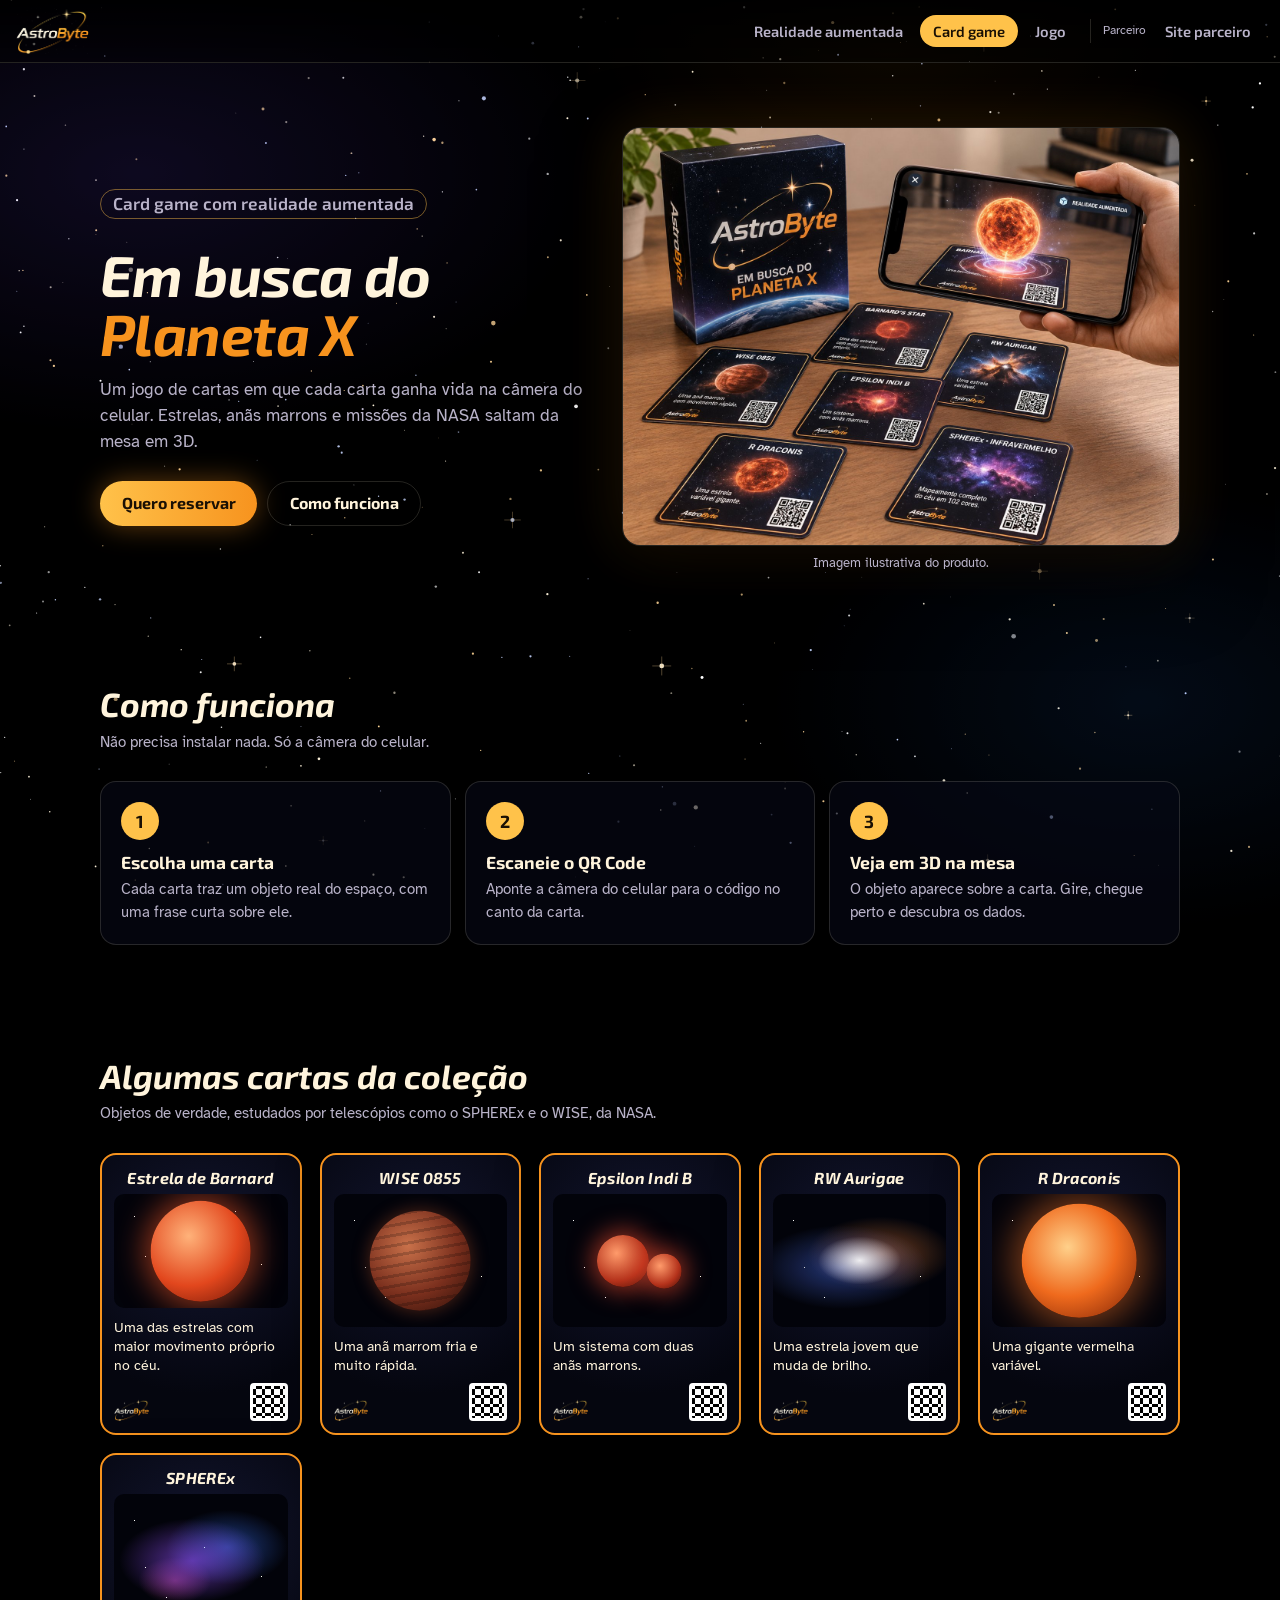
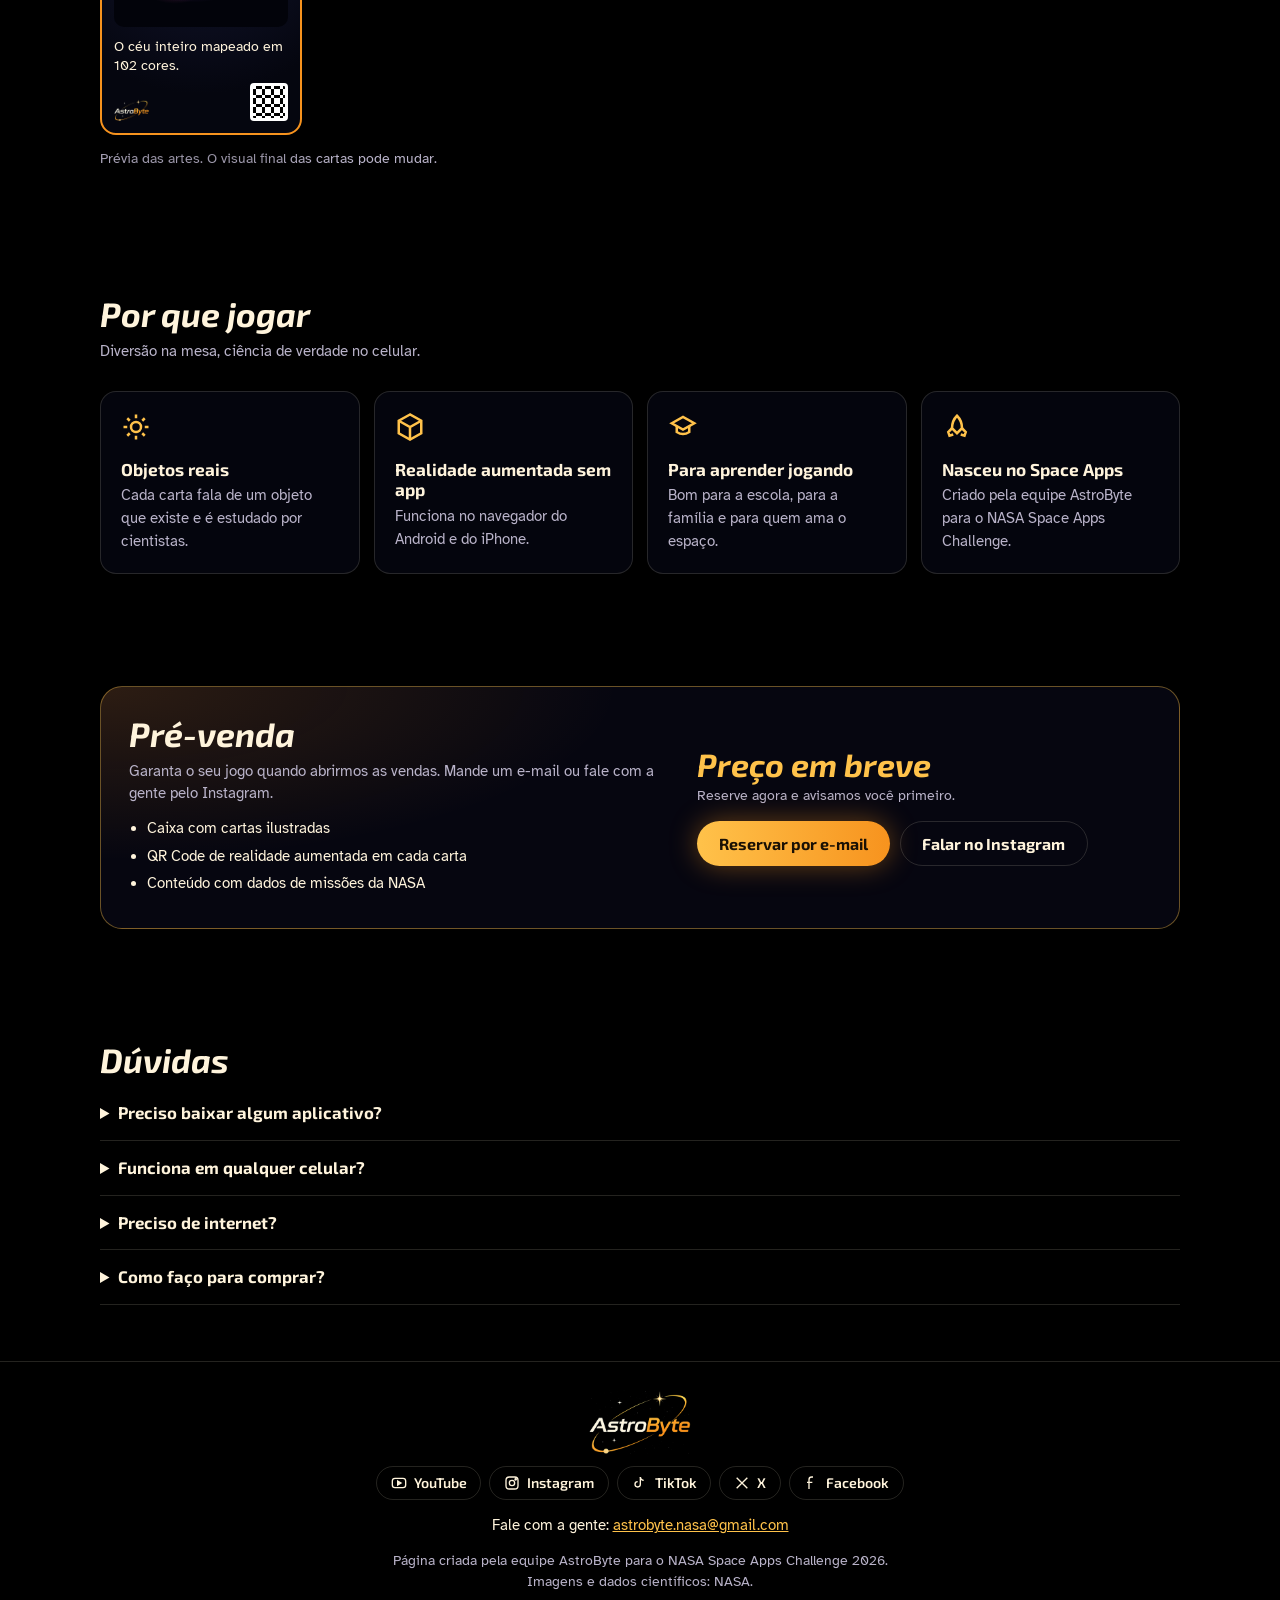
==== cartas/index.html @ 60a9c334 "Add files via upload" ====
<!doctype html>
<html lang="pt-BR">
<head>
<meta charset="utf-8">
<meta name="viewport" content="width=device-width, initial-scale=1, viewport-fit=cover">
<title>Card game AstroByte: Em busca do Planeta X</title>
<meta name="description" content="Jogo de cartas com realidade aumentada: estrelas, anãs marrons e missões da NASA saltam da mesa pela câmera do celular.">
<meta name="theme-color" content="#000000">
<link rel="icon" href="../comum/logo-topo.png">
<link rel="preconnect" href="https://fonts.googleapis.com">
<link rel="preconnect" href="https://fonts.gstatic.com" crossorigin>
<link href="https://fonts.googleapis.com/css2?family=Atkinson+Hyperlegible:wght@400;700&family=Exo+2:ital,wght@0,600;0,700;1,700&display=swap" rel="stylesheet">
<link rel="stylesheet" href="../comum/site.css">
<style>
main{position:relative; z-index:1}
.wrap{max-width:1120px; margin:0 auto; padding:0 20px}
section{padding:56px 0}
h2{margin:0 0 .4rem; font:italic 700 clamp(1.5rem,3.5vw,2.1rem)/1.15 var(--display)}
.sub{margin:0 0 28px; color:var(--muted); max-width:56ch}
.btn{display:inline-flex; align-items:center; gap:.5rem; padding:.85rem 1.35rem; border-radius:999px; text-decoration:none;
  font:700 1rem/1 var(--display); border:1px solid var(--line); color:var(--ink)}
.btn.primary{border:0; color:var(--button-ink); background:linear-gradient(90deg,var(--gold),var(--orange)); box-shadow:0 0 28px rgba(247,147,30,.4)}
.btn.primary:hover{box-shadow:0 0 40px rgba(255,194,74,.65)}
.btn:not(.primary):hover{border-color:var(--gold); color:var(--gold)}

/* ---------- topo de venda ---------- */
.hero{display:grid; gap:36px; align-items:center; padding-top:40px}
@media (min-width:900px){ .hero{grid-template-columns:1fr 1.15fr; padding-top:64px} }
.tag{display:inline-block; margin:0 0 14px; padding:.35rem .75rem; border-radius:999px; border:1px solid rgba(255,194,74,.45);
  color:var(--gold); font:600 .85rem/1 var(--display)}
.hero h1{margin:0 0 .3rem; font:italic 700 clamp(2.3rem,6vw,3.6rem)/1.02 var(--display); letter-spacing:-.01em}
.hero h1 span{display:block; color:var(--orange)}
.hero p{margin:14px 0 26px; font-size:1.08rem; color:var(--muted); max-width:44ch}
.ctas{display:flex; flex-wrap:wrap; gap:10px}
.shot{position:relative; margin:0}
.shot img{display:block; width:100%; height:auto; border-radius:18px; border:1px solid var(--line);
  box-shadow:0 30px 80px rgba(0,0,0,.6), 0 0 60px rgba(247,147,30,.18)}
.shot figcaption{margin-top:8px; font-size:.8rem; color:var(--muted); text-align:center}

/* ---------- como funciona ---------- */
.steps{display:grid; gap:14px; margin:0; padding:0; list-style:none; counter-reset:passo}
@media (min-width:760px){ .steps{grid-template-columns:repeat(3,1fr)} }
.steps li{counter-increment:passo; padding:20px; border-radius:16px; border:1px solid var(--line); background:rgba(8,9,22,.6)}
.steps li::before{content:counter(passo); display:grid; place-items:center; width:38px; height:38px; margin-bottom:12px; border-radius:50%;
  background:var(--gold); color:var(--button-ink); font:700 1.1rem/1 var(--display)}
.steps h3{margin:0 0 .3rem; font:700 1.1rem/1.2 var(--display)}
.steps p{margin:0; color:var(--muted)}

/* ---------- cartas ---------- */
.deck{display:grid; gap:18px; grid-template-columns:repeat(auto-fill,minmax(200px,1fr))}
.card{position:relative; aspect-ratio:5/7; padding:12px; border-radius:16px; border:2px solid var(--orange);
  background:radial-gradient(120% 80% at 50% 30%, #12152e 0%, #05060f 70%); box-shadow:0 14px 40px rgba(0,0,0,.55);
  display:flex; flex-direction:column; transition:transform .35s ease, box-shadow .35s ease}
.card:hover{transform:translateY(-6px) rotate(-1deg); box-shadow:0 22px 50px rgba(0,0,0,.65), 0 0 30px rgba(247,147,30,.3)}
.card h3{margin:2px 0 8px; text-align:center; font:italic 700 1rem/1.1 var(--display); letter-spacing:.02em}
.art{position:relative; flex:1; border-radius:10px; overflow:hidden; background:#02030a}
.art::before{content:""; position:absolute; inset:0; background-image:
  radial-gradient(1px 1px at 12% 20%, #fff 50%, transparent 51%), radial-gradient(1px 1px at 70% 15%, #fff 50%, transparent 51%),
  radial-gradient(1px 1px at 85% 62%, #ffe 50%, transparent 51%), radial-gradient(1px 1px at 30% 78%, #fff 50%, transparent 51%),
  radial-gradient(1px 1px at 52% 40%, #cdf 50%, transparent 51%), radial-gradient(1px 1px at 18% 55%, #fff 50%, transparent 51%)}
.orb{position:absolute; left:50%; top:50%; width:58%; aspect-ratio:1; transform:translate(-50%,-50%); border-radius:50%}
.card p{margin:10px 0 0; font-size:.88rem; line-height:1.35}
.card footer{display:flex; align-items:end; justify-content:space-between; margin-top:auto; padding-top:8px}
.card footer img{height:22px; width:auto}
.qr{width:38px; height:38px; border-radius:4px; background:
  conic-gradient(from 90deg at 30% 30%, #fff 25%, #000 0 50%, #fff 0 75%, #000 0) 0 0/9px 9px; border:3px solid #fff}
/* arte de cada objeto */
.a-barnard .orb{background:radial-gradient(circle at 38% 35%, #ffb27a, #e2471d 55%, #6b1406); box-shadow:0 0 30px 6px rgba(255,90,40,.55)}
.a-wise .orb{background:radial-gradient(circle at 38% 35%, #c9714a, #7a2f1d 55%, #2a0d07); box-shadow:0 0 16px 2px rgba(180,80,40,.35)}
.a-wise .orb::after{content:""; position:absolute; inset:0; border-radius:50%; background:repeating-linear-gradient(170deg, transparent 0 7px, rgba(0,0,0,.18) 7px 10px)}
.a-epsilon .orb{width:30%; left:40%; background:radial-gradient(circle at 38% 35%, #ff9b6b, #b4321b 60%, #3c0b04); box-shadow:0 0 22px 6px rgba(255,80,50,.5)}
.a-epsilon .orb + .orb{width:20%; left:64%; top:58%}
.a-rdra .orb{width:66%; background:radial-gradient(circle at 40% 38%, #ffd08a, #ef6a1d 50%, #7a1f04); box-shadow:0 0 36px 8px rgba(255,120,40,.5)}
.a-rwaur .art{background:radial-gradient(40% 30% at 50% 50%, rgba(255,255,255,.9), transparent 60%),
  radial-gradient(70% 45% at 40% 55%, rgba(80,120,255,.45), transparent 70%), radial-gradient(60% 40% at 62% 45%, rgba(255,140,60,.45), transparent 70%), #02030a}
.a-spherex .art{background:radial-gradient(60% 45% at 45% 50%, rgba(150,80,255,.6), transparent 70%),
  radial-gradient(50% 40% at 65% 40%, rgba(60,120,255,.5), transparent 70%), radial-gradient(30% 25% at 35% 65%, rgba(255,90,200,.4), transparent 70%), #02030a}
.note{margin-top:14px; font-size:.85rem; color:var(--muted)}

/* ---------- vantagens ---------- */
.perks{display:grid; gap:14px; grid-template-columns:repeat(auto-fit,minmax(230px,1fr))}
.perk{padding:20px; border-radius:16px; border:1px solid var(--line); background:rgba(8,9,22,.6)}
.perk svg{width:30px; height:30px; color:var(--gold); margin-bottom:10px}
.perk h3{margin:0 0 .3rem; font:700 1.08rem/1.2 var(--display)}
.perk p{margin:0; color:var(--muted)}

/* ---------- pré-venda ---------- */
.buy{display:grid; gap:24px; align-items:center; padding:28px; border-radius:22px; border:1px solid rgba(255,194,74,.4);
  background:radial-gradient(80% 120% at 0% 0%, rgba(247,147,30,.16), transparent 60%), rgba(8,9,22,.75)}
@media (min-width:820px){ .buy{grid-template-columns:1.2fr 1fr} }
.buy ul{margin:12px 0 0; padding-left:1.1rem}
.buy li{margin:.3rem 0}
.price{font:italic 700 2rem/1 var(--display); color:var(--gold); margin:0 0 6px}
.price small{display:block; margin-top:6px; font:400 .9rem/1.3 var(--body); color:var(--muted)}

/* ---------- dúvidas ---------- */
.faq details{border-bottom:1px solid var(--line)}
.faq summary{padding:16px 0; cursor:pointer; font:700 1.05rem/1.3 var(--display)}
.faq details p{margin:0 0 16px; color:var(--muted); max-width:70ch}
@media (prefers-reduced-motion: reduce){ .card{transition:none} .card:hover{transform:none} }
</style>
</head>
<body>
<canvas id="ceu" aria-hidden="true"></canvas>
<div class="nebula" aria-hidden="true"></div>

<header class="top">
  <a class="logo" href="../" aria-label="AstroByte, início"><img src="../comum/logo-topo.png" alt="AstroByte" width="73" height="46"></a>
  <button class="menu-btn" id="menuBtn" type="button" aria-expanded="false" aria-controls="menu">
    <svg viewBox="0 0 24 24" fill="none" stroke="currentColor" stroke-width="2" aria-hidden="true"><path d="M4 7h16M4 12h16M4 17h16"/></svg>Menu
  </button>
  <nav class="menu" id="menu" aria-label="Menu principal">
    <a href="../ar/">Realidade aumentada</a>
    <a href="./" aria-current="page">Card game</a>
    <a href="../jogo/">Jogo</a>
    <span class="sep" aria-hidden="true"></span>
    <div class="partner">
      <small>Parceiro</small>
      <a href="#" id="partnerLink" data-pending>Site parceiro</a>
    </div>
  </nav>
</header>

<main>
  <div class="wrap">
    <section class="hero" aria-labelledby="titulo">
      <div>
        <p class="tag">Card game com realidade aumentada</p>
        <h1 id="titulo">Em busca do <span>Planeta X</span></h1>
        <p>Um jogo de cartas em que cada carta ganha vida na câmera do celular. Estrelas, anãs marrons e missões da NASA saltam da mesa em 3D.</p>
        <div class="ctas">
          <a class="btn primary" href="mailto:astrobyte.nasa@gmail.com?subject=Quero%20reservar%20o%20card%20game%20AstroByte">Quero reservar</a>
          <a class="btn" href="#como">Como funciona</a>
        </div>
      </div>
      <figure class="shot">
        <img src="produto.jpg" alt="Caixa do jogo AstroByte: Em busca do Planeta X, com cartas espalhadas na mesa e um celular mostrando uma estrela em realidade aumentada sobre uma carta." width="1448" height="1086">
        <figcaption>Imagem ilustrativa do produto.</figcaption>
      </figure>
    </section>

    <section id="como" aria-labelledby="como-t">
      <h2 id="como-t">Como funciona</h2>
      <p class="sub">Não precisa instalar nada. Só a câmera do celular.</p>
      <ol class="steps">
        <li><h3>Escolha uma carta</h3><p>Cada carta traz um objeto real do espaço, com uma frase curta sobre ele.</p></li>
        <li><h3>Escaneie o QR Code</h3><p>Aponte a câmera do celular para o código no canto da carta.</p></li>
        <li><h3>Veja em 3D na mesa</h3><p>O objeto aparece sobre a carta. Gire, chegue perto e descubra os dados.</p></li>
      </ol>
    </section>

    <section aria-labelledby="cartas-t">
      <h2 id="cartas-t">Algumas cartas da coleção</h2>
      <p class="sub">Objetos de verdade, estudados por telescópios como o SPHEREx e o WISE, da NASA.</p>
      <div class="deck">
        <article class="card a-barnard"><h3>Estrela de Barnard</h3><div class="art"><span class="orb"></span></div><p>Uma das estrelas com maior movimento próprio no céu.</p><footer><img src="../comum/logo-topo.png" alt=""><span class="qr" aria-hidden="true"></span></footer></article>
        <article class="card a-wise"><h3>WISE 0855</h3><div class="art"><span class="orb"></span></div><p>Uma anã marrom fria e muito rápida.</p><footer><img src="../comum/logo-topo.png" alt=""><span class="qr" aria-hidden="true"></span></footer></article>
        <article class="card a-epsilon"><h3>Epsilon Indi B</h3><div class="art"><span class="orb"></span><span class="orb"></span></div><p>Um sistema com duas anãs marrons.</p><footer><img src="../comum/logo-topo.png" alt=""><span class="qr" aria-hidden="true"></span></footer></article>
        <article class="card a-rwaur"><h3>RW Aurigae</h3><div class="art"></div><p>Uma estrela jovem que muda de brilho.</p><footer><img src="../comum/logo-topo.png" alt=""><span class="qr" aria-hidden="true"></span></footer></article>
        <article class="card a-rdra"><h3>R Draconis</h3><div class="art"><span class="orb"></span></div><p>Uma gigante vermelha variável.</p><footer><img src="../comum/logo-topo.png" alt=""><span class="qr" aria-hidden="true"></span></footer></article>
        <article class="card a-spherex"><h3>SPHEREx</h3><div class="art"></div><p>O céu inteiro mapeado em 102 cores.</p><footer><img src="../comum/logo-topo.png" alt=""><span class="qr" aria-hidden="true"></span></footer></article>
      </div>
      <p class="note">Prévia das artes. O visual final das cartas pode mudar.</p>
    </section>

    <section aria-labelledby="pq-t">
      <h2 id="pq-t">Por que jogar</h2>
      <p class="sub">Diversão na mesa, ciência de verdade no celular.</p>
      <div class="perks">
        <div class="perk"><svg viewBox="0 0 24 24" fill="none" stroke="currentColor" stroke-width="2" aria-hidden="true"><circle cx="12" cy="12" r="4"/><path d="M12 2v3M12 19v3M2 12h3M19 12h3M5 5l2 2M17 17l2 2M5 19l2-2M17 7l2-2"/></svg><h3>Objetos reais</h3><p>Cada carta fala de um objeto que existe e é estudado por cientistas.</p></div>
        <div class="perk"><svg viewBox="0 0 24 24" fill="none" stroke="currentColor" stroke-width="2" aria-hidden="true"><path d="M12 2 3 7v10l9 5 9-5V7z"/><path d="m3 7 9 5 9-5M12 12v10"/></svg><h3>Realidade aumentada sem app</h3><p>Funciona no navegador do Android e do iPhone.</p></div>
        <div class="perk"><svg viewBox="0 0 24 24" fill="none" stroke="currentColor" stroke-width="2" aria-hidden="true"><path d="M3 9 12 4l9 5-9 5z"/><path d="M7 11v5c3 2 7 2 10 0v-5"/></svg><h3>Para aprender jogando</h3><p>Bom para a escola, para a família e para quem ama o espaço.</p></div>
        <div class="perk"><svg viewBox="0 0 24 24" fill="none" stroke="currentColor" stroke-width="2" aria-hidden="true"><path d="M12 3c3 3 4 7 4 10l-4 4-4-4c0-3 1-7 4-10z"/><path d="M8 13l-3 3 1 3 3-1M16 13l3 3-1 3-3-1"/></svg><h3>Nasceu no Space Apps</h3><p>Criado pela equipe AstroByte para o NASA Space Apps Challenge.</p></div>
      </div>
    </section>

    <section aria-labelledby="buy-t">
      <div class="buy">
        <div>
          <h2 id="buy-t">Pré-venda</h2>
          <p class="sub" style="margin:0">Garanta o seu jogo quando abrirmos as vendas. Mande um e-mail ou fale com a gente pelo Instagram.</p>
          <ul>
            <li>Caixa com cartas ilustradas</li>
            <li>QR Code de realidade aumentada em cada carta</li>
            <li>Conteúdo com dados de missões da NASA</li>
          </ul>
        </div>
        <div>
          <!-- Troque o texto abaixo pelo preço quando estiver definido. -->
          <p class="price">Preço em breve<small>Reserve agora e avisamos você primeiro.</small></p>
          <div class="ctas" style="margin-top:16px">
            <a class="btn primary" href="mailto:astrobyte.nasa@gmail.com?subject=Quero%20reservar%20o%20card%20game%20AstroByte">Reservar por e-mail</a>
            <a class="btn" href="https://www.instagram.com/astrobyte.nasa/" target="_blank" rel="noopener">Falar no Instagram</a>
          </div>
        </div>
      </div>
    </section>

    <section class="faq" aria-labelledby="faq-t">
      <h2 id="faq-t">Dúvidas</h2>
      <details><summary>Preciso baixar algum aplicativo?</summary><p>Não. O QR Code abre uma página no navegador, e a realidade aumentada funciona direto por ela.</p></details>
      <details><summary>Funciona em qualquer celular?</summary><p>Funciona na maioria dos celulares recentes: no Android pelo Chrome e no iPhone pelo Safari.</p></details>
      <details><summary>Preciso de internet?</summary><p>Sim, para abrir a página de realidade aumentada de cada carta.</p></details>
      <details><summary>Como faço para comprar?</summary><p>Por enquanto estamos em pré-venda. Mande um e-mail para astrobyte.nasa@gmail.com ou uma mensagem no Instagram.</p></details>
    </section>
  </div>
</main>

<footer class="foot">
  <img src="../comum/logo-topo.png" alt="AstroByte" width="101" height="64" loading="lazy">
  <ul class="social" aria-label="Redes sociais do AstroByte">
    <li><a href="https://www.youtube.com/@astrobyte.nasaspace" target="_blank" rel="noopener"><svg viewBox="0 0 24 24" fill="none" stroke="currentColor" stroke-width="2" aria-hidden="true"><rect x="2" y="5" width="20" height="14" rx="4"/><path d="m10 9 5 3-5 3z" fill="currentColor"/></svg>YouTube</a></li>
    <li><a href="https://www.instagram.com/astrobyte.nasa/" target="_blank" rel="noopener"><svg viewBox="0 0 24 24" fill="none" stroke="currentColor" stroke-width="2" aria-hidden="true"><rect x="3" y="3" width="18" height="18" rx="5"/><circle cx="12" cy="12" r="4"/><circle cx="17.5" cy="6.5" r="1" fill="currentColor"/></svg>Instagram</a></li>
    <li><a href="https://www.tiktok.com/@astrobyte.nasa" target="_blank" rel="noopener"><svg viewBox="0 0 24 24" fill="none" stroke="currentColor" stroke-width="2" aria-hidden="true"><path d="M14 3v11a4 4 0 1 1-4-4"/><path d="M14 3c.5 3 2.5 5 5 5"/></svg>TikTok</a></li>
    <li><a href="https://x.com/astrobyte_nasa" target="_blank" rel="noopener"><svg viewBox="0 0 24 24" fill="none" stroke="currentColor" stroke-width="2" aria-hidden="true"><path d="m4 4 16 16M20 4 4 20"/></svg>X</a></li>
    <li><a href="https://www.facebook.com/profile.php?id=61596774111667" target="_blank" rel="noopener"><svg viewBox="0 0 24 24" fill="none" stroke="currentColor" stroke-width="2" aria-hidden="true"><path d="M15 3h-2a4 4 0 0 0-4 4v14M6 11h8"/></svg>Facebook</a></li>
  </ul>
  <p class="mail">Fale com a gente: <a href="mailto:astrobyte.nasa@gmail.com">astrobyte.nasa@gmail.com</a></p>
  <p class="credit">Página criada pela equipe AstroByte para o NASA Space Apps Challenge 2026. Imagens e dados científicos: NASA.</p>
</footer>

<script src="../comum/site.js"></script>
</body>
</html>
---- comum/site.css ----
/* Estilo comum do site AstroByte: cores da logo, céu estrelado, menu e rodapé. */

/* Paleta tirada da logo: creme, dourado e laranja sobre o preto do espaço.
   A página é sempre escura, nos dois modos do sistema, porque o céu é a identidade do AstroByte. */
:root, :root[data-theme="light"], :root[data-theme="dark"]{
  --space:#000; --ink:#FFF4DC; --muted:#B9B3C9; --line:rgba(255,244,220,.14);
  --gold:#FFC24A; --orange:#F7931E; --nebula:#5B3FD1; --nebula-2:#1F5FBF;
  --glass:rgba(8,9,22,.72); --glass-strong:rgba(8,9,22,.9); --button-ink:#1A1004;
  --display:"Exo 2","Avenir Next","Segoe UI",system-ui,sans-serif;
  --body:"Atkinson Hyperlegible","Segoe UI",system-ui,sans-serif;
  color-scheme:dark; box-sizing:border-box;
  padding-top:env(safe-area-inset-top,0px); padding-bottom:env(safe-area-inset-bottom,0px);
}
@media (prefers-color-scheme: dark){ :root:not([data-theme="light"]){ color-scheme:dark } }
html{min-height:100%; background:#000; scroll-padding-top:env(safe-area-inset-top,0px)}
*,*::before,*::after{box-sizing:inherit}
body{margin:0; min-height:100%; background:transparent; color:var(--ink); font:400 .95rem/1.5 var(--body)}
a{color:inherit}
button{font:inherit}

/* ---------- céu: estrelas (canvas) + nebulosas suaves ---------- */
#ceu{position:fixed; inset:0; width:100%; height:100%; z-index:-1; display:block; background:#000}
.nebula{position:fixed; inset:-20%; z-index:-1; pointer-events:none; opacity:.55;
  background:
    radial-gradient(38% 30% at 22% 28%, rgba(91,63,209,.28), transparent 70%),
    radial-gradient(30% 26% at 78% 70%, rgba(31,95,191,.22), transparent 70%),
    radial-gradient(26% 18% at 64% 18%, rgba(247,147,30,.10), transparent 70%);
  animation:deriva 90s ease-in-out infinite alternate}
@keyframes deriva{ from{transform:translate3d(-2%,-1%,0) rotate(0deg)} to{transform:translate3d(2%,1.5%,0) rotate(4deg)} }

/* ---------- topo e menu ---------- */
.top{position:relative; z-index:20; display:flex; align-items:center; justify-content:space-between; gap:12px;
  padding:8px 16px; border-bottom:1px solid var(--line); background:linear-gradient(to bottom, rgba(0,0,0,.85), rgba(0,0,0,.4))}
.logo{display:block; line-height:0}
.logo img{height:46px; width:auto}
.menu-btn{display:none; align-items:center; gap:.4rem; padding:.45rem .8rem; border:1px solid var(--line); border-radius:999px;
  background:transparent; color:var(--ink); cursor:pointer; font:600 .9rem/1 var(--display)}
.menu-btn svg{width:18px; height:18px}
.menu{display:flex; align-items:center; gap:4px}
.menu a, .menu .soon{display:block; padding:.5rem .8rem; border-radius:999px; text-decoration:none; font:600 .92rem/1.1 var(--display); color:var(--muted)}
.menu a:hover{color:var(--ink); background:rgba(255,244,220,.07)}
.menu a[aria-current="page"]{color:var(--button-ink); background:var(--gold)}
.menu .sep{width:1px; height:24px; margin:0 8px; background:var(--line)}
.menu .partner{display:flex; align-items:center; gap:4px}
.menu .partner small{color:var(--muted); font-size:.72rem; margin-right:2px}
.menu .soon{opacity:.6; cursor:default}
@media (max-width:760px){
  .menu-btn{display:inline-flex}
  .menu{display:none; position:absolute; right:12px; top:calc(100% + 6px); flex-direction:column; align-items:stretch; gap:2px;
    min-width:230px; padding:8px; border:1px solid var(--line); border-radius:14px; background:var(--glass-strong); backdrop-filter:blur(12px)}
  .menu[data-open]{display:flex}
  .menu .sep{width:auto; height:1px; margin:6px 4px}
  .menu .partner{flex-direction:column; align-items:stretch}
  .menu .partner small{padding:.2rem .8rem 0}
  .menu a, .menu .soon{border-radius:10px}
}

/* ---------- rodapé ---------- */
.foot{position:relative; z-index:1; padding:28px 16px calc(28px + env(safe-area-inset-bottom,0px)); border-top:1px solid var(--line);
  background:linear-gradient(to top, rgba(0,0,0,.92), rgba(0,0,0,.5)); text-align:center}
.foot img{height:64px; width:auto; margin:0 auto 12px; display:block}
.social{display:flex; flex-wrap:wrap; justify-content:center; gap:8px; margin:0 0 14px; padding:0; list-style:none}
.social a{display:inline-flex; align-items:center; gap:.45rem; padding:.5rem .85rem; border:1px solid var(--line); border-radius:999px;
  text-decoration:none; font:600 .88rem/1 var(--display); color:var(--ink)}
.social a:hover{border-color:var(--gold); color:var(--gold)}
.social svg{width:16px; height:16px}
.mail{margin:0 0 14px; font-size:.95rem}
.mail a{color:var(--gold)}
.credit{margin:0; color:var(--muted); font-size:.85rem; max-width:60ch; margin-inline:auto}
button:focus-visible, a:focus-visible, summary:focus-visible{outline:3px solid var(--gold); outline-offset:2px}
button:focus-visible, a:focus-visible, summary:focus-visible{outline:3px solid var(--gold); outline-offset:2px}
@media (prefers-reduced-motion: reduce){ .nebula{animation:none} }
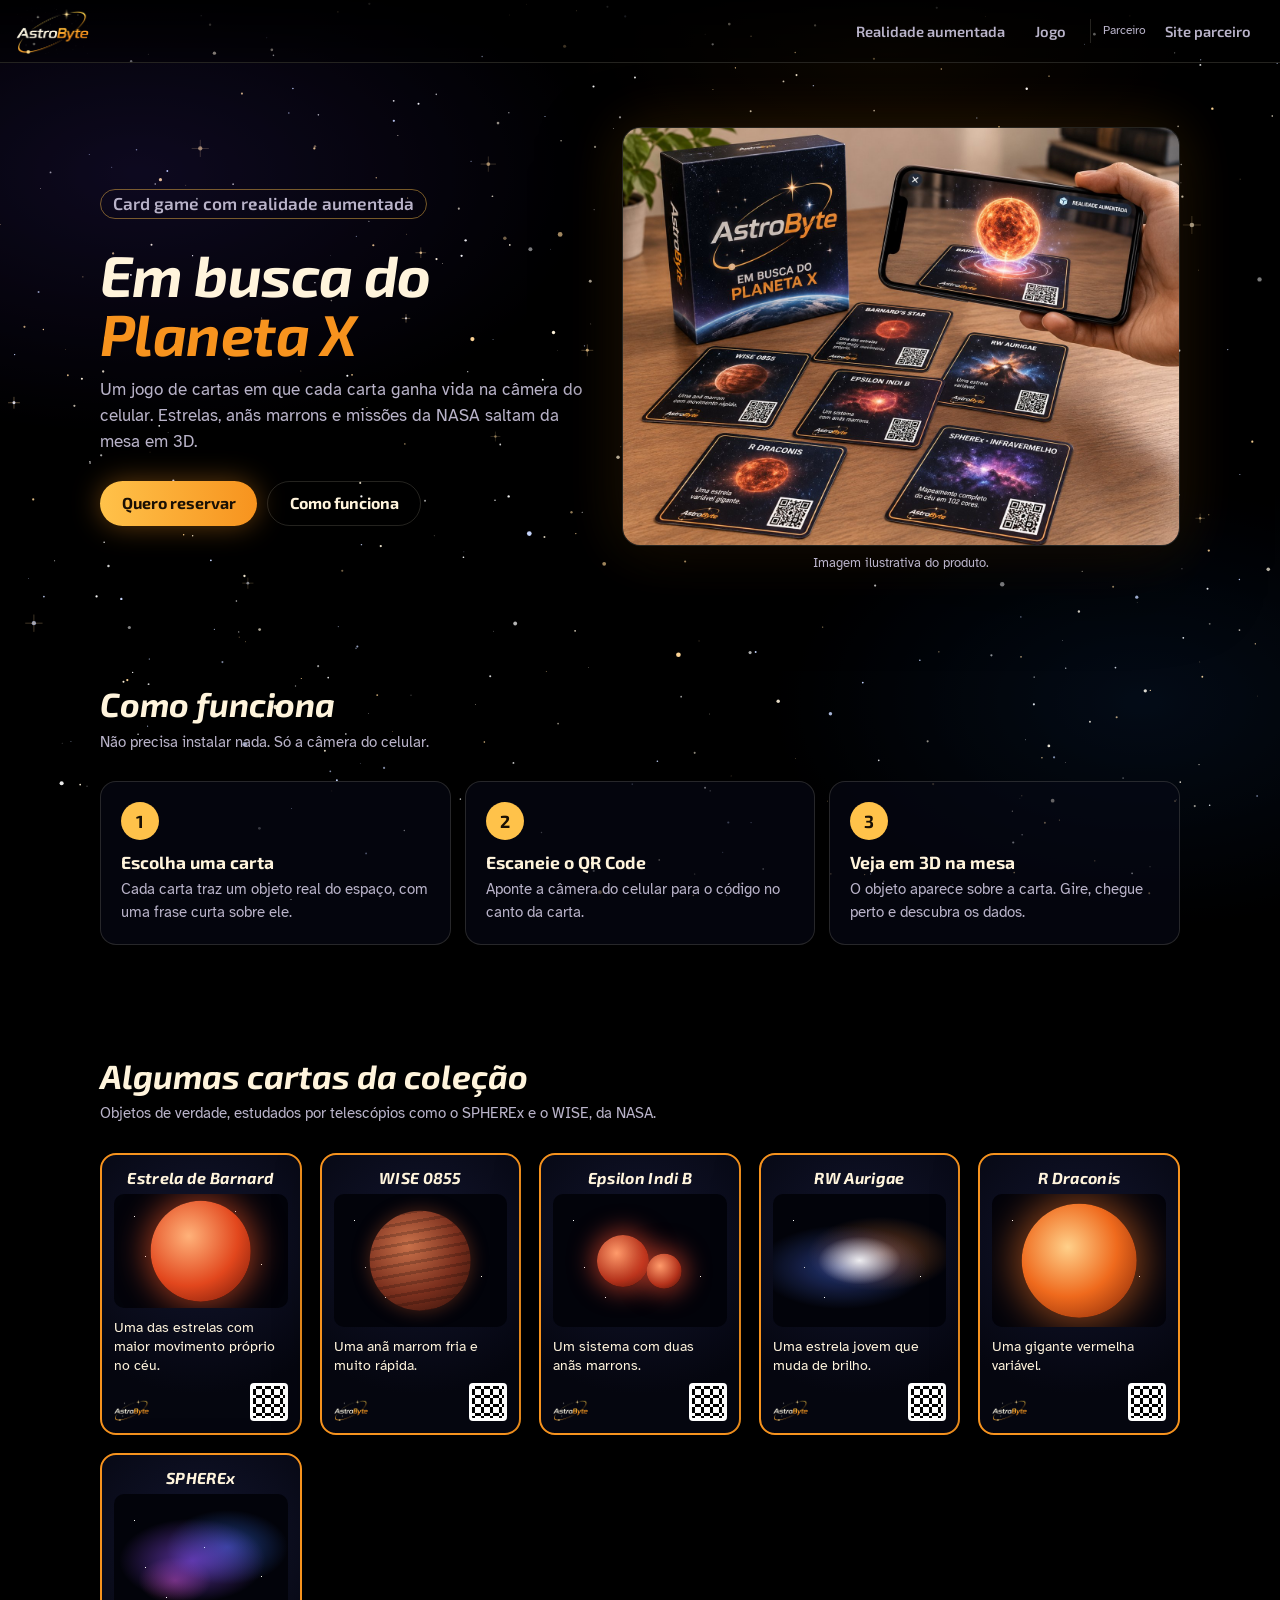
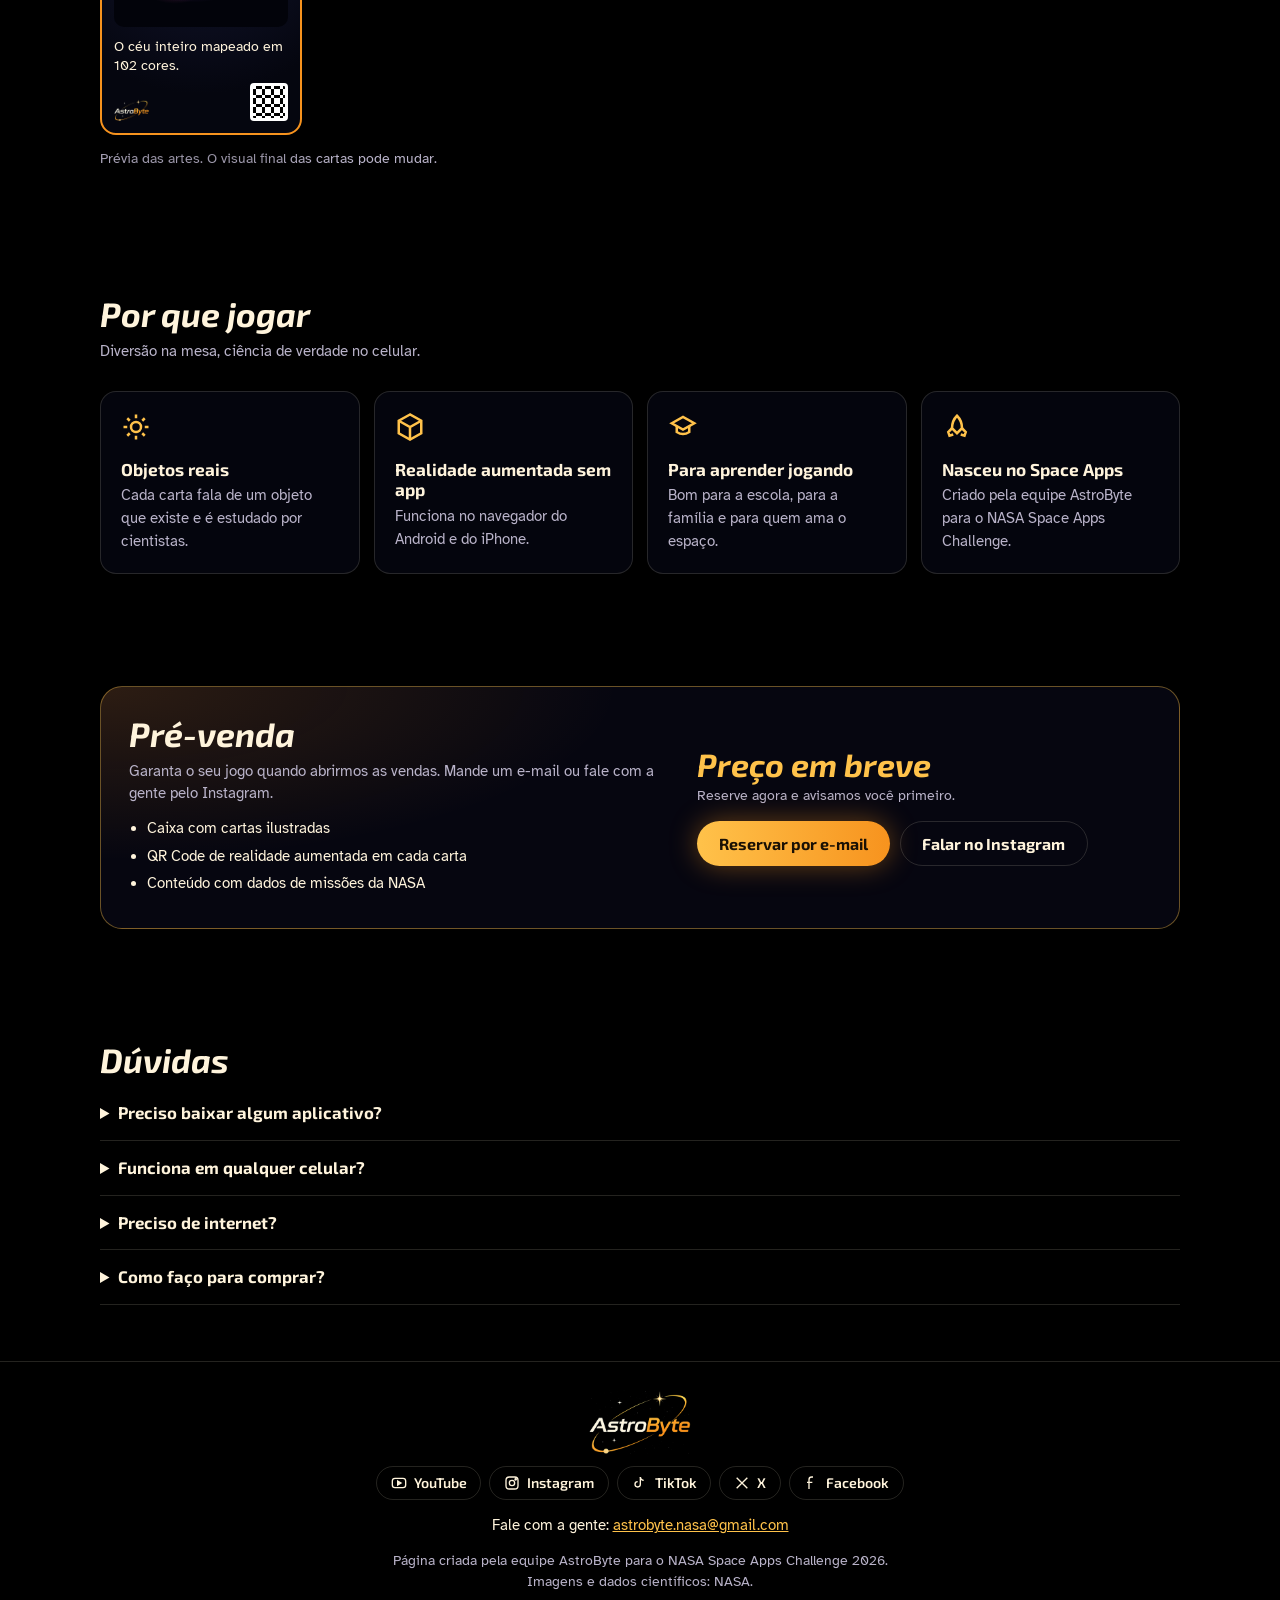
==== commit 2540de9d: "fix: removing card game" ====
--- a/cartas/index.html
+++ b/cartas/index.html
@@ -111,7 +111,6 @@
   </button>
   <nav class="menu" id="menu" aria-label="Menu principal">
     <a href="../ar/">Realidade aumentada</a>
-    <a href="./" aria-current="page">Card game</a>
     <a href="../jogo/">Jogo</a>
     <span class="sep" aria-hidden="true"></span>
     <div class="partner">
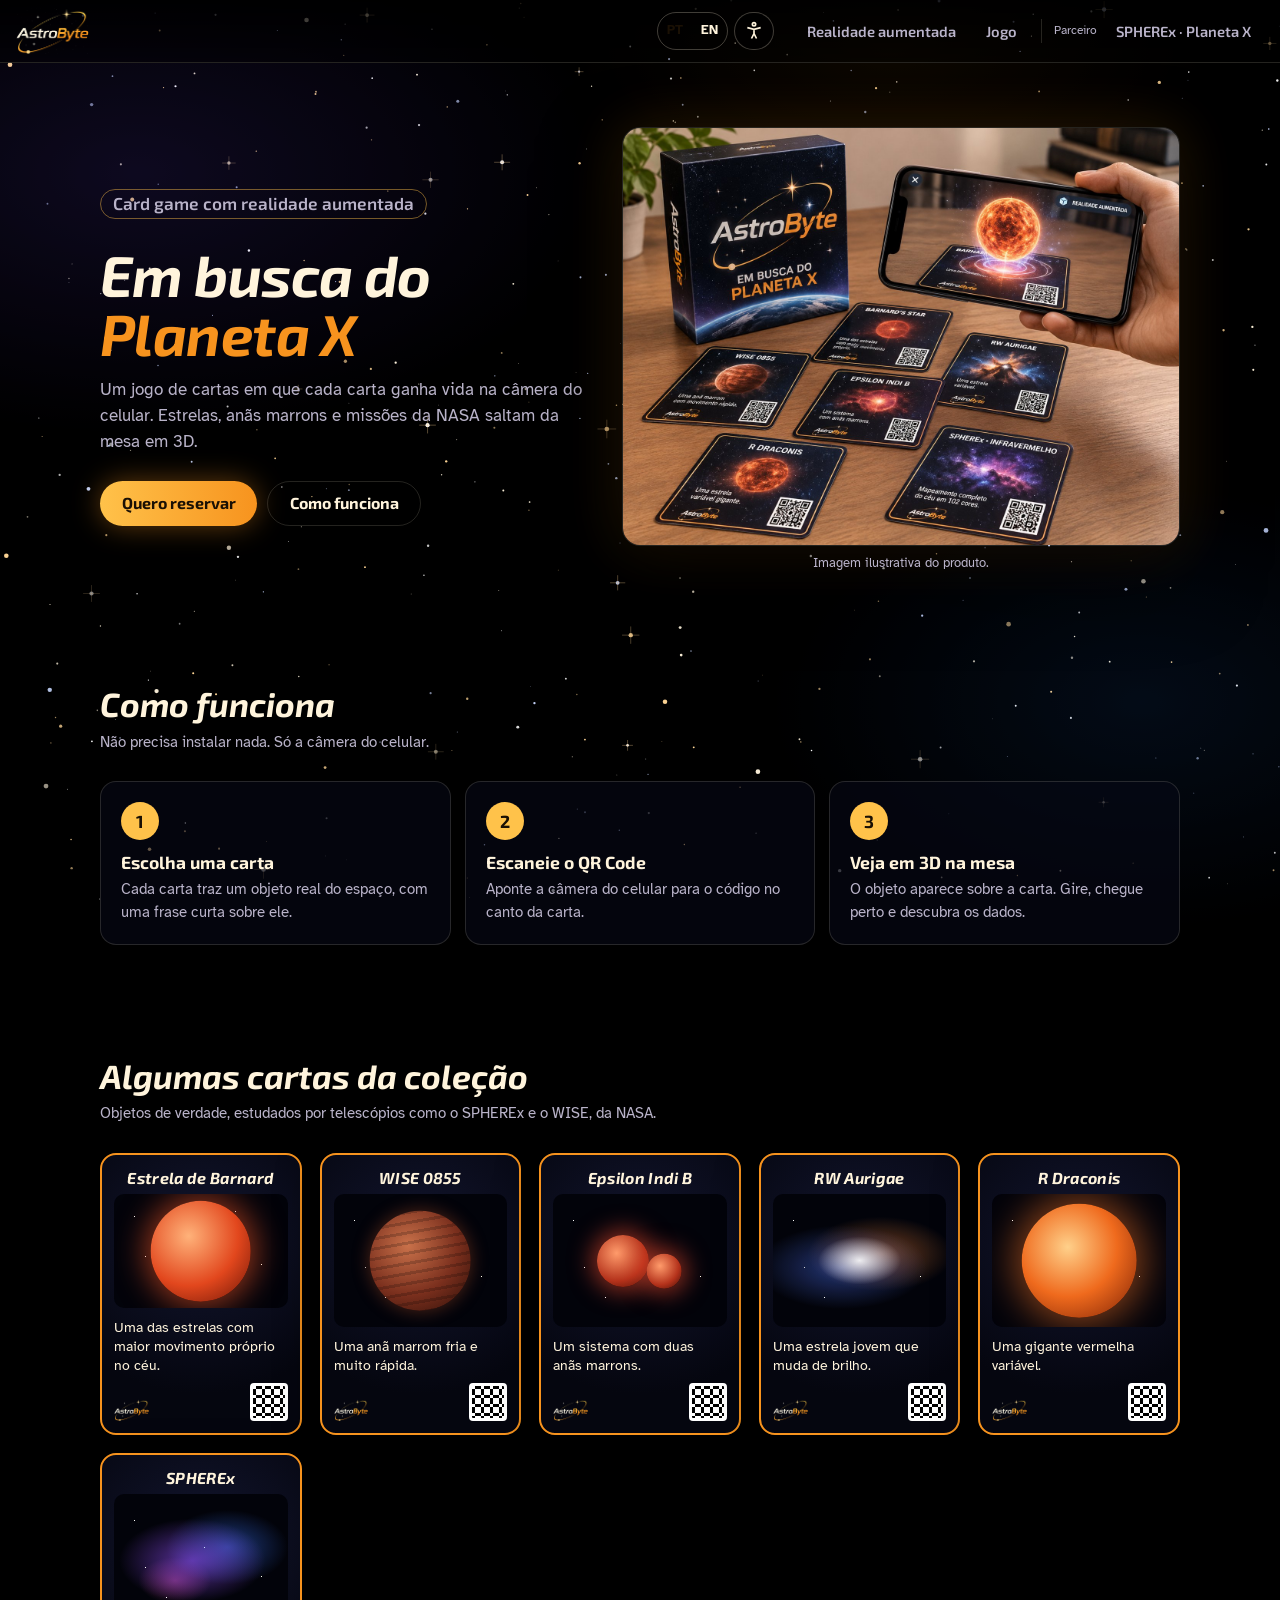
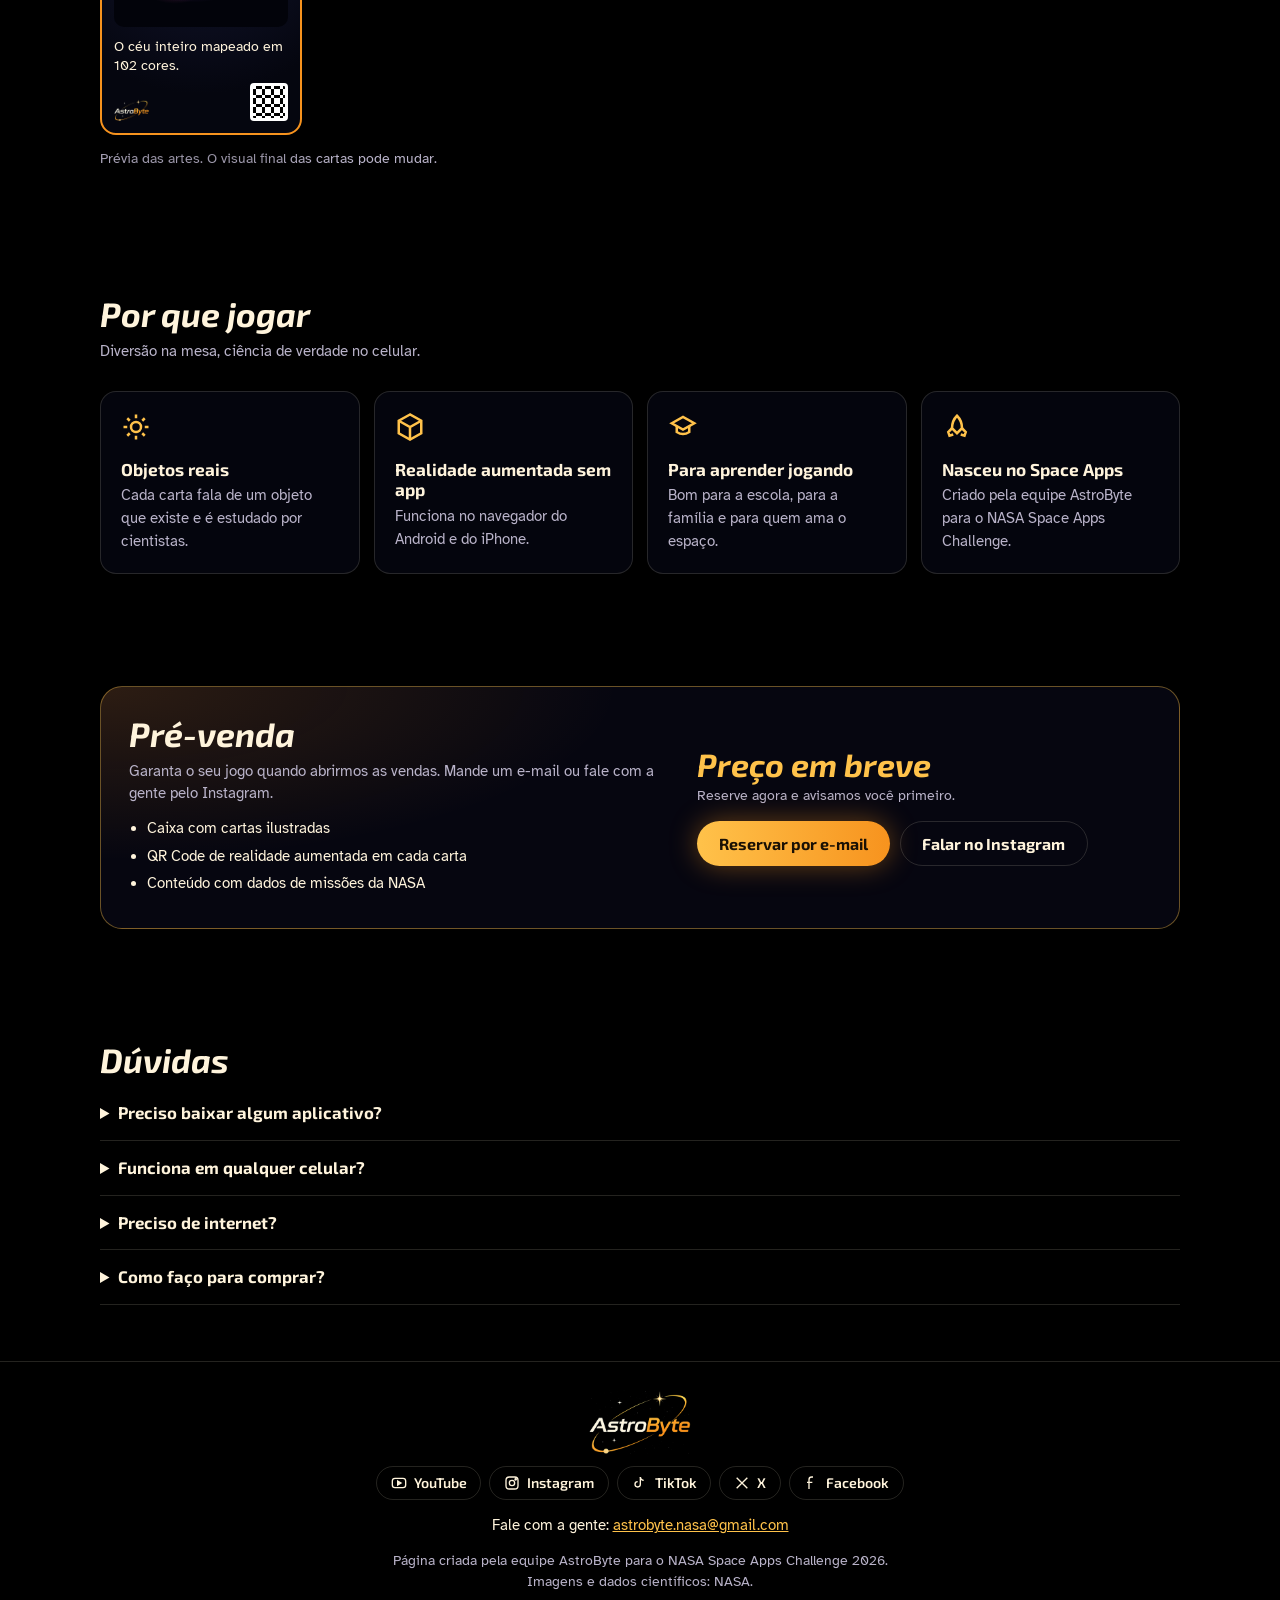
==== commit daaf1209: "Add files via upload" ====
--- a/cartas/index.html
+++ b/cartas/index.html
@@ -3,7 +3,7 @@
 <head>
 <meta charset="utf-8">
 <meta name="viewport" content="width=device-width, initial-scale=1, viewport-fit=cover">
-<title>Card game AstroByte: Em busca do Planeta X</title>
+<title data-i18n="c.titulo">Card game AstroByte: Em busca do Planeta X</title>
 <meta name="description" content="Jogo de cartas com realidade aumentada: estrelas, anãs marrons e missões da NASA saltam da mesa pela câmera do celular.">
 <meta name="theme-color" content="#000000">
 <link rel="icon" href="../comum/logo-topo.png">
@@ -11,6 +11,7 @@
 <link rel="preconnect" href="https://fonts.gstatic.com" crossorigin>
 <link href="https://fonts.googleapis.com/css2?family=Atkinson+Hyperlegible:wght@400;700&family=Exo+2:ital,wght@0,600;0,700;1,700&display=swap" rel="stylesheet">
 <link rel="stylesheet" href="../comum/site.css">
+<script src="../comum/ferramentas.js"></script>
 <style>
 main{position:relative; z-index:1}
 .wrap{max-width:1120px; margin:0 auto; padding:0 20px}
@@ -105,119 +106,121 @@
 <div class="nebula" aria-hidden="true"></div>
 
 <header class="top">
-  <a class="logo" href="../" aria-label="AstroByte, início"><img src="../comum/logo-topo.png" alt="AstroByte" width="73" height="46"></a>
+  <a class="logo" href="../" aria-label="AstroByte, início" data-i18n-attr="aria-label:logo.aria"><img src="../comum/logo-topo.png" alt="AstroByte" width="73" height="46"></a>
+  <div id="abFerramentas"></div>
   <button class="menu-btn" id="menuBtn" type="button" aria-expanded="false" aria-controls="menu">
-    <svg viewBox="0 0 24 24" fill="none" stroke="currentColor" stroke-width="2" aria-hidden="true"><path d="M4 7h16M4 12h16M4 17h16"/></svg>Menu
+    <svg viewBox="0 0 24 24" fill="none" stroke="currentColor" stroke-width="2" aria-hidden="true"><path d="M4 7h16M4 12h16M4 17h16"/></svg><span data-i18n="menu.btn">Menu</span>
   </button>
-  <nav class="menu" id="menu" aria-label="Menu principal">
-    <a href="../ar/">Realidade aumentada</a>
-    <a href="../jogo/">Jogo</a>
+  <nav class="menu" id="menu" aria-label="Menu principal" data-i18n-attr="aria-label:menu.aria">
+    <a href="../ar/" data-i18n="menu.ra">Realidade aumentada</a>
+    <a href="../jogo/" data-i18n="menu.jogo">Jogo</a>
     <span class="sep" aria-hidden="true"></span>
     <div class="partner">
-      <small>Parceiro</small>
-      <a href="#" id="partnerLink" data-pending>Site parceiro</a>
+      <small data-i18n="menu.parceiro">Parceiro</small>
+      <a href="../spherex/" id="partnerLink" data-i18n="menu.spherex">SPHEREx · Planeta X</a>
     </div>
   </nav>
 </header>
 
-<main>
+<main data-ab-leitura>
   <div class="wrap">
     <section class="hero" aria-labelledby="titulo">
       <div>
-        <p class="tag">Card game com realidade aumentada</p>
-        <h1 id="titulo">Em busca do <span>Planeta X</span></h1>
-        <p>Um jogo de cartas em que cada carta ganha vida na câmera do celular. Estrelas, anãs marrons e missões da NASA saltam da mesa em 3D.</p>
+        <p class="tag" data-i18n-html="c.0">Card game com realidade aumentada</p>
+        <h1 id="titulo" data-i18n-html="c.1">Em busca do <span>Planeta X</span></h1>
+        <p data-i18n-html="c.2">Um jogo de cartas em que cada carta ganha vida na câmera do celular. Estrelas, anãs marrons e missões da NASA saltam da mesa em 3D.</p>
         <div class="ctas">
-          <a class="btn primary" href="mailto:astrobyte.nasa@gmail.com?subject=Quero%20reservar%20o%20card%20game%20AstroByte">Quero reservar</a>
-          <a class="btn" href="#como">Como funciona</a>
+          <a class="btn primary" href="mailto:astrobyte.nasa@gmail.com?subject=Quero%20reservar%20o%20card%20game%20AstroByte" data-i18n-html="c.3">Quero reservar</a>
+          <a class="btn" href="#como" data-i18n-html="c.4">Como funciona</a>
         </div>
       </div>
       <figure class="shot">
-        <img src="produto.jpg" alt="Caixa do jogo AstroByte: Em busca do Planeta X, com cartas espalhadas na mesa e um celular mostrando uma estrela em realidade aumentada sobre uma carta." width="1448" height="1086">
-        <figcaption>Imagem ilustrativa do produto.</figcaption>
+        <img src="produto.jpg" data-i18n-attr="alt:c.alt" alt="Caixa do jogo AstroByte: Em busca do Planeta X, com cartas espalhadas na mesa e um celular mostrando uma estrela em realidade aumentada sobre uma carta." width="1448" height="1086">
+        <figcaption data-i18n-html="c.5">Imagem ilustrativa do produto.</figcaption>
       </figure>
     </section>
 
     <section id="como" aria-labelledby="como-t">
-      <h2 id="como-t">Como funciona</h2>
-      <p class="sub">Não precisa instalar nada. Só a câmera do celular.</p>
+      <h2 id="como-t" data-i18n-html="c.4">Como funciona</h2>
+      <p class="sub" data-i18n-html="c.6">Não precisa instalar nada. Só a câmera do celular.</p>
       <ol class="steps">
-        <li><h3>Escolha uma carta</h3><p>Cada carta traz um objeto real do espaço, com uma frase curta sobre ele.</p></li>
-        <li><h3>Escaneie o QR Code</h3><p>Aponte a câmera do celular para o código no canto da carta.</p></li>
-        <li><h3>Veja em 3D na mesa</h3><p>O objeto aparece sobre a carta. Gire, chegue perto e descubra os dados.</p></li>
+        <li><h3 data-i18n-html="c.7">Escolha uma carta</h3><p data-i18n-html="c.8">Cada carta traz um objeto real do espaço, com uma frase curta sobre ele.</p></li>
+        <li><h3 data-i18n-html="c.9">Escaneie o QR Code</h3><p data-i18n-html="c.10">Aponte a câmera do celular para o código no canto da carta.</p></li>
+        <li><h3 data-i18n-html="c.11">Veja em 3D na mesa</h3><p data-i18n-html="c.12">O objeto aparece sobre a carta. Gire, chegue perto e descubra os dados.</p></li>
       </ol>
     </section>
 
     <section aria-labelledby="cartas-t">
-      <h2 id="cartas-t">Algumas cartas da coleção</h2>
-      <p class="sub">Objetos de verdade, estudados por telescópios como o SPHEREx e o WISE, da NASA.</p>
+      <h2 id="cartas-t" data-i18n-html="c.13">Algumas cartas da coleção</h2>
+      <p class="sub" data-i18n-html="c.14">Objetos de verdade, estudados por telescópios como o SPHEREx e o WISE, da NASA.</p>
       <div class="deck">
-        <article class="card a-barnard"><h3>Estrela de Barnard</h3><div class="art"><span class="orb"></span></div><p>Uma das estrelas com maior movimento próprio no céu.</p><footer><img src="../comum/logo-topo.png" alt=""><span class="qr" aria-hidden="true"></span></footer></article>
-        <article class="card a-wise"><h3>WISE 0855</h3><div class="art"><span class="orb"></span></div><p>Uma anã marrom fria e muito rápida.</p><footer><img src="../comum/logo-topo.png" alt=""><span class="qr" aria-hidden="true"></span></footer></article>
-        <article class="card a-epsilon"><h3>Epsilon Indi B</h3><div class="art"><span class="orb"></span><span class="orb"></span></div><p>Um sistema com duas anãs marrons.</p><footer><img src="../comum/logo-topo.png" alt=""><span class="qr" aria-hidden="true"></span></footer></article>
-        <article class="card a-rwaur"><h3>RW Aurigae</h3><div class="art"></div><p>Uma estrela jovem que muda de brilho.</p><footer><img src="../comum/logo-topo.png" alt=""><span class="qr" aria-hidden="true"></span></footer></article>
-        <article class="card a-rdra"><h3>R Draconis</h3><div class="art"><span class="orb"></span></div><p>Uma gigante vermelha variável.</p><footer><img src="../comum/logo-topo.png" alt=""><span class="qr" aria-hidden="true"></span></footer></article>
-        <article class="card a-spherex"><h3>SPHEREx</h3><div class="art"></div><p>O céu inteiro mapeado em 102 cores.</p><footer><img src="../comum/logo-topo.png" alt=""><span class="qr" aria-hidden="true"></span></footer></article>
-      </div>
-      <p class="note">Prévia das artes. O visual final das cartas pode mudar.</p>
+        <article class="card a-barnard"><h3 data-i18n-html="c.15">Estrela de Barnard</h3><div class="art"><span class="orb"></span></div><p data-i18n-html="c.16">Uma das estrelas com maior movimento próprio no céu.</p><footer><img src="../comum/logo-topo.png" alt=""><span class="qr" aria-hidden="true"></span></footer></article>
+        <article class="card a-wise"><h3>WISE 0855</h3><div class="art"><span class="orb"></span></div><p data-i18n-html="c.17">Uma anã marrom fria e muito rápida.</p><footer><img src="../comum/logo-topo.png" alt=""><span class="qr" aria-hidden="true"></span></footer></article>
+        <article class="card a-epsilon"><h3>Epsilon Indi B</h3><div class="art"><span class="orb"></span><span class="orb"></span></div><p data-i18n-html="c.18">Um sistema com duas anãs marrons.</p><footer><img src="../comum/logo-topo.png" alt=""><span class="qr" aria-hidden="true"></span></footer></article>
+        <article class="card a-rwaur"><h3>RW Aurigae</h3><div class="art"></div><p data-i18n-html="c.19">Uma estrela jovem que muda de brilho.</p><footer><img src="../comum/logo-topo.png" alt=""><span class="qr" aria-hidden="true"></span></footer></article>
+        <article class="card a-rdra"><h3>R Draconis</h3><div class="art"><span class="orb"></span></div><p data-i18n-html="c.20">Uma gigante vermelha variável.</p><footer><img src="../comum/logo-topo.png" alt=""><span class="qr" aria-hidden="true"></span></footer></article>
+        <article class="card a-spherex"><h3>SPHEREx</h3><div class="art"></div><p data-i18n-html="c.21">O céu inteiro mapeado em 102 cores.</p><footer><img src="../comum/logo-topo.png" alt=""><span class="qr" aria-hidden="true"></span></footer></article>
+      </div>
+      <p class="note" data-i18n-html="c.22">Prévia das artes. O visual final das cartas pode mudar.</p>
     </section>
 
     <section aria-labelledby="pq-t">
-      <h2 id="pq-t">Por que jogar</h2>
-      <p class="sub">Diversão na mesa, ciência de verdade no celular.</p>
+      <h2 id="pq-t" data-i18n-html="c.23">Por que jogar</h2>
+      <p class="sub" data-i18n-html="c.24">Diversão na mesa, ciência de verdade no celular.</p>
       <div class="perks">
-        <div class="perk"><svg viewBox="0 0 24 24" fill="none" stroke="currentColor" stroke-width="2" aria-hidden="true"><circle cx="12" cy="12" r="4"/><path d="M12 2v3M12 19v3M2 12h3M19 12h3M5 5l2 2M17 17l2 2M5 19l2-2M17 7l2-2"/></svg><h3>Objetos reais</h3><p>Cada carta fala de um objeto que existe e é estudado por cientistas.</p></div>
-        <div class="perk"><svg viewBox="0 0 24 24" fill="none" stroke="currentColor" stroke-width="2" aria-hidden="true"><path d="M12 2 3 7v10l9 5 9-5V7z"/><path d="m3 7 9 5 9-5M12 12v10"/></svg><h3>Realidade aumentada sem app</h3><p>Funciona no navegador do Android e do iPhone.</p></div>
-        <div class="perk"><svg viewBox="0 0 24 24" fill="none" stroke="currentColor" stroke-width="2" aria-hidden="true"><path d="M3 9 12 4l9 5-9 5z"/><path d="M7 11v5c3 2 7 2 10 0v-5"/></svg><h3>Para aprender jogando</h3><p>Bom para a escola, para a família e para quem ama o espaço.</p></div>
-        <div class="perk"><svg viewBox="0 0 24 24" fill="none" stroke="currentColor" stroke-width="2" aria-hidden="true"><path d="M12 3c3 3 4 7 4 10l-4 4-4-4c0-3 1-7 4-10z"/><path d="M8 13l-3 3 1 3 3-1M16 13l3 3-1 3-3-1"/></svg><h3>Nasceu no Space Apps</h3><p>Criado pela equipe AstroByte para o NASA Space Apps Challenge.</p></div>
+        <div class="perk"><svg viewBox="0 0 24 24" fill="none" stroke="currentColor" stroke-width="2" aria-hidden="true"><circle cx="12" cy="12" r="4"/><path d="M12 2v3M12 19v3M2 12h3M19 12h3M5 5l2 2M17 17l2 2M5 19l2-2M17 7l2-2"/></svg><h3 data-i18n-html="c.25">Objetos reais</h3><p data-i18n-html="c.26">Cada carta fala de um objeto que existe e é estudado por cientistas.</p></div>
+        <div class="perk"><svg viewBox="0 0 24 24" fill="none" stroke="currentColor" stroke-width="2" aria-hidden="true"><path d="M12 2 3 7v10l9 5 9-5V7z"/><path d="m3 7 9 5 9-5M12 12v10"/></svg><h3 data-i18n-html="c.27">Realidade aumentada sem app</h3><p data-i18n-html="c.28">Funciona no navegador do Android e do iPhone.</p></div>
+        <div class="perk"><svg viewBox="0 0 24 24" fill="none" stroke="currentColor" stroke-width="2" aria-hidden="true"><path d="M3 9 12 4l9 5-9 5z"/><path d="M7 11v5c3 2 7 2 10 0v-5"/></svg><h3 data-i18n-html="c.29">Para aprender jogando</h3><p data-i18n-html="c.30">Bom para a escola, para a família e para quem ama o espaço.</p></div>
+        <div class="perk"><svg viewBox="0 0 24 24" fill="none" stroke="currentColor" stroke-width="2" aria-hidden="true"><path d="M12 3c3 3 4 7 4 10l-4 4-4-4c0-3 1-7 4-10z"/><path d="M8 13l-3 3 1 3 3-1M16 13l3 3-1 3-3-1"/></svg><h3 data-i18n-html="c.31">Nasceu no Space Apps</h3><p data-i18n-html="c.32">Criado pela equipe AstroByte para o NASA Space Apps Challenge.</p></div>
       </div>
     </section>
 
     <section aria-labelledby="buy-t">
       <div class="buy">
         <div>
-          <h2 id="buy-t">Pré-venda</h2>
-          <p class="sub" style="margin:0">Garanta o seu jogo quando abrirmos as vendas. Mande um e-mail ou fale com a gente pelo Instagram.</p>
+          <h2 id="buy-t" data-i18n-html="c.33">Pré-venda</h2>
+          <p class="sub" style="margin:0" data-i18n-html="c.34">Garanta o seu jogo quando abrirmos as vendas. Mande um e-mail ou fale com a gente pelo Instagram.</p>
           <ul>
-            <li>Caixa com cartas ilustradas</li>
-            <li>QR Code de realidade aumentada em cada carta</li>
-            <li>Conteúdo com dados de missões da NASA</li>
+            <li data-i18n-html="c.35">Caixa com cartas ilustradas</li>
+            <li data-i18n-html="c.36">QR Code de realidade aumentada em cada carta</li>
+            <li data-i18n-html="c.37">Conteúdo com dados de missões da NASA</li>
           </ul>
         </div>
         <div>
           <!-- Troque o texto abaixo pelo preço quando estiver definido. -->
-          <p class="price">Preço em breve<small>Reserve agora e avisamos você primeiro.</small></p>
+          <p class="price" data-i18n-html="c.38">Preço em breve<small>Reserve agora e avisamos você primeiro.</small></p>
           <div class="ctas" style="margin-top:16px">
-            <a class="btn primary" href="mailto:astrobyte.nasa@gmail.com?subject=Quero%20reservar%20o%20card%20game%20AstroByte">Reservar por e-mail</a>
-            <a class="btn" href="https://www.instagram.com/astrobyte.nasa/" target="_blank" rel="noopener">Falar no Instagram</a>
+            <a class="btn primary" href="mailto:astrobyte.nasa@gmail.com?subject=Quero%20reservar%20o%20card%20game%20AstroByte" data-i18n-html="c.39">Reservar por e-mail</a>
+            <a class="btn" href="https://www.instagram.com/astrobyte.nasa/" target="_blank" rel="noopener" data-i18n-html="c.40">Falar no Instagram</a>
           </div>
         </div>
       </div>
     </section>
 
     <section class="faq" aria-labelledby="faq-t">
-      <h2 id="faq-t">Dúvidas</h2>
-      <details><summary>Preciso baixar algum aplicativo?</summary><p>Não. O QR Code abre uma página no navegador, e a realidade aumentada funciona direto por ela.</p></details>
-      <details><summary>Funciona em qualquer celular?</summary><p>Funciona na maioria dos celulares recentes: no Android pelo Chrome e no iPhone pelo Safari.</p></details>
-      <details><summary>Preciso de internet?</summary><p>Sim, para abrir a página de realidade aumentada de cada carta.</p></details>
-      <details><summary>Como faço para comprar?</summary><p>Por enquanto estamos em pré-venda. Mande um e-mail para astrobyte.nasa@gmail.com ou uma mensagem no Instagram.</p></details>
+      <h2 id="faq-t" data-i18n-html="c.41">Dúvidas</h2>
+      <details><summary data-i18n-html="c.42">Preciso baixar algum aplicativo?</summary><p data-i18n-html="c.43">Não. O QR Code abre uma página no navegador, e a realidade aumentada funciona direto por ela.</p></details>
+      <details><summary data-i18n-html="c.44">Funciona em qualquer celular?</summary><p data-i18n-html="c.45">Funciona na maioria dos celulares recentes: no Android pelo Chrome e no iPhone pelo Safari.</p></details>
+      <details><summary data-i18n-html="c.46">Preciso de internet?</summary><p data-i18n-html="c.47">Sim, para abrir a página de realidade aumentada de cada carta.</p></details>
+      <details><summary data-i18n-html="c.48">Como faço para comprar?</summary><p data-i18n-html="c.49">Por enquanto estamos em pré-venda. Mande um e-mail para astrobyte.nasa@gmail.com ou uma mensagem no Instagram.</p></details>
     </section>
   </div>
 </main>
 
 <footer class="foot">
   <img src="../comum/logo-topo.png" alt="AstroByte" width="101" height="64" loading="lazy">
-  <ul class="social" aria-label="Redes sociais do AstroByte">
+  <ul class="social" aria-label="Redes sociais do AstroByte" data-i18n-attr="aria-label:rodape.redes">
     <li><a href="https://www.youtube.com/@astrobyte.nasaspace" target="_blank" rel="noopener"><svg viewBox="0 0 24 24" fill="none" stroke="currentColor" stroke-width="2" aria-hidden="true"><rect x="2" y="5" width="20" height="14" rx="4"/><path d="m10 9 5 3-5 3z" fill="currentColor"/></svg>YouTube</a></li>
     <li><a href="https://www.instagram.com/astrobyte.nasa/" target="_blank" rel="noopener"><svg viewBox="0 0 24 24" fill="none" stroke="currentColor" stroke-width="2" aria-hidden="true"><rect x="3" y="3" width="18" height="18" rx="5"/><circle cx="12" cy="12" r="4"/><circle cx="17.5" cy="6.5" r="1" fill="currentColor"/></svg>Instagram</a></li>
     <li><a href="https://www.tiktok.com/@astrobyte.nasa" target="_blank" rel="noopener"><svg viewBox="0 0 24 24" fill="none" stroke="currentColor" stroke-width="2" aria-hidden="true"><path d="M14 3v11a4 4 0 1 1-4-4"/><path d="M14 3c.5 3 2.5 5 5 5"/></svg>TikTok</a></li>
     <li><a href="https://x.com/astrobyte_nasa" target="_blank" rel="noopener"><svg viewBox="0 0 24 24" fill="none" stroke="currentColor" stroke-width="2" aria-hidden="true"><path d="m4 4 16 16M20 4 4 20"/></svg>X</a></li>
     <li><a href="https://www.facebook.com/profile.php?id=61596774111667" target="_blank" rel="noopener"><svg viewBox="0 0 24 24" fill="none" stroke="currentColor" stroke-width="2" aria-hidden="true"><path d="M15 3h-2a4 4 0 0 0-4 4v14M6 11h8"/></svg>Facebook</a></li>
   </ul>
-  <p class="mail">Fale com a gente: <a href="mailto:astrobyte.nasa@gmail.com">astrobyte.nasa@gmail.com</a></p>
-  <p class="credit">Página criada pela equipe AstroByte para o NASA Space Apps Challenge 2026. Imagens e dados científicos: NASA.</p>
+  <p class="mail"><span data-i18n="rodape.fale">Fale com a gente:</span> <a href="mailto:astrobyte.nasa@gmail.com">astrobyte.nasa@gmail.com</a></p>
+  <p class="credit" data-i18n="rodape.credito">Página criada pela equipe AstroByte para o NASA Space Apps Challenge 2026. Imagens e dados científicos: NASA.</p>
 </footer>
 
 <script src="../comum/site.js"></script>
+<script>AB.registrar({"pt": {"c.0": "Card game com realidade aumentada", "c.1": "Em busca do <span>Planeta X</span>", "c.2": "Um jogo de cartas em que cada carta ganha vida na câmera do celular. Estrelas, anãs marrons e missões da NASA saltam da mesa em 3D.", "c.3": "Quero reservar", "c.4": "Como funciona", "c.5": "Imagem ilustrativa do produto.", "c.6": "Não precisa instalar nada. Só a câmera do celular.", "c.7": "Escolha uma carta", "c.8": "Cada carta traz um objeto real do espaço, com uma frase curta sobre ele.", "c.9": "Escaneie o QR Code", "c.10": "Aponte a câmera do celular para o código no canto da carta.", "c.11": "Veja em 3D na mesa", "c.12": "O objeto aparece sobre a carta. Gire, chegue perto e descubra os dados.", "c.13": "Algumas cartas da coleção", "c.14": "Objetos de verdade, estudados por telescópios como o SPHEREx e o WISE, da NASA.", "c.15": "Estrela de Barnard", "c.16": "Uma das estrelas com maior movimento próprio no céu.", "c.17": "Uma anã marrom fria e muito rápida.", "c.18": "Um sistema com duas anãs marrons.", "c.19": "Uma estrela jovem que muda de brilho.", "c.20": "Uma gigante vermelha variável.", "c.21": "O céu inteiro mapeado em 102 cores.", "c.22": "Prévia das artes. O visual final das cartas pode mudar.", "c.23": "Por que jogar", "c.24": "Diversão na mesa, ciência de verdade no celular.", "c.25": "Objetos reais", "c.26": "Cada carta fala de um objeto que existe e é estudado por cientistas.", "c.27": "Realidade aumentada sem app", "c.28": "Funciona no navegador do Android e do iPhone.", "c.29": "Para aprender jogando", "c.30": "Bom para a escola, para a família e para quem ama o espaço.", "c.31": "Nasceu no Space Apps", "c.32": "Criado pela equipe AstroByte para o NASA Space Apps Challenge.", "c.33": "Pré-venda", "c.34": "Garanta o seu jogo quando abrirmos as vendas. Mande um e-mail ou fale com a gente pelo Instagram.", "c.35": "Caixa com cartas ilustradas", "c.36": "QR Code de realidade aumentada em cada carta", "c.37": "Conteúdo com dados de missões da NASA", "c.38": "Preço em breve<small>Reserve agora e avisamos você primeiro.</small>", "c.39": "Reservar por e-mail", "c.40": "Falar no Instagram", "c.41": "Dúvidas", "c.42": "Preciso baixar algum aplicativo?", "c.43": "Não. O QR Code abre uma página no navegador, e a realidade aumentada funciona direto por ela.", "c.44": "Funciona em qualquer celular?", "c.45": "Funciona na maioria dos celulares recentes: no Android pelo Chrome e no iPhone pelo Safari.", "c.46": "Preciso de internet?", "c.47": "Sim, para abrir a página de realidade aumentada de cada carta.", "c.48": "Como faço para comprar?", "c.49": "Por enquanto estamos em pré-venda. Mande um e-mail para astrobyte.nasa@gmail.com ou uma mensagem no Instagram.", "c.alt": "Caixa do jogo AstroByte: Em busca do Planeta X, com cartas espalhadas na mesa e um celular mostrando uma estrela em realidade aumentada sobre uma carta.", "c.titulo": "Card game AstroByte: Em busca do Planeta X"}, "en": {"c.0": "Card game with augmented reality", "c.1": "In search of <span>Planet X</span>", "c.2": "A card game where every card comes to life in your phone camera. Stars, brown dwarfs and NASA missions jump off the table in 3D.", "c.3": "Reserve mine", "c.4": "How it works", "c.5": "Illustrative product image.", "c.6": "Nothing to install. Just your phone camera.", "c.7": "Pick a card", "c.8": "Each card shows a real object in space, with a short sentence about it.", "c.9": "Scan the QR code", "c.10": "Point your phone camera at the code in the corner of the card.", "c.11": "See it in 3D on the table", "c.12": "The object appears on top of the card. Turn it, get close and discover the facts.", "c.13": "Some cards from the collection", "c.14": "Real objects, studied by NASA telescopes like SPHEREx and WISE.", "c.15": "Barnard's Star", "c.16": "One of the stars with the largest proper motion in the sky.", "c.17": "A cold, very fast brown dwarf.", "c.18": "A system with two brown dwarfs.", "c.19": "A young star that changes brightness.", "c.20": "A variable red giant.", "c.21": "The whole sky mapped in 102 colors.", "c.22": "Art preview. The final look of the cards may change.", "c.23": "Why play", "c.24": "Fun on the table, real science on your phone.", "c.25": "Real objects", "c.26": "Each card is about an object that exists and is studied by scientists.", "c.27": "Augmented reality, no app", "c.28": "Works in the browser on Android and iPhone.", "c.29": "Learn by playing", "c.30": "Great for school, for families and for anyone who loves space.", "c.31": "Born at Space Apps", "c.32": "Created by the AstroByte team for the NASA Space Apps Challenge.", "c.33": "Pre-sale", "c.34": "Secure your game when sales open. Send us an email or message us on Instagram.", "c.35": "Box with illustrated cards", "c.36": "Augmented reality QR code on every card", "c.37": "Content with data from NASA missions", "c.38": "Price coming soon<small>Reserve now and we will tell you first.</small>", "c.39": "Reserve by email", "c.40": "Message us on Instagram", "c.41": "Questions", "c.42": "Do I need to download an app?", "c.43": "No. The QR code opens a page in the browser, and the augmented reality works right there.", "c.44": "Does it work on any phone?", "c.45": "It works on most recent phones: on Android with Chrome and on iPhone with Safari.", "c.46": "Do I need internet?", "c.47": "Yes, to open the augmented reality page for each card.", "c.48": "How do I buy it?", "c.49": "For now we are in pre-sale. Email astrobyte.nasa@gmail.com or send us a message on Instagram.", "c.alt": "AstroByte: In search of Planet X game box, with cards spread on a table and a phone showing a star in augmented reality on top of a card.", "c.titulo": "AstroByte card game: In search of Planet X"}});</script>
 </body>
 </html>
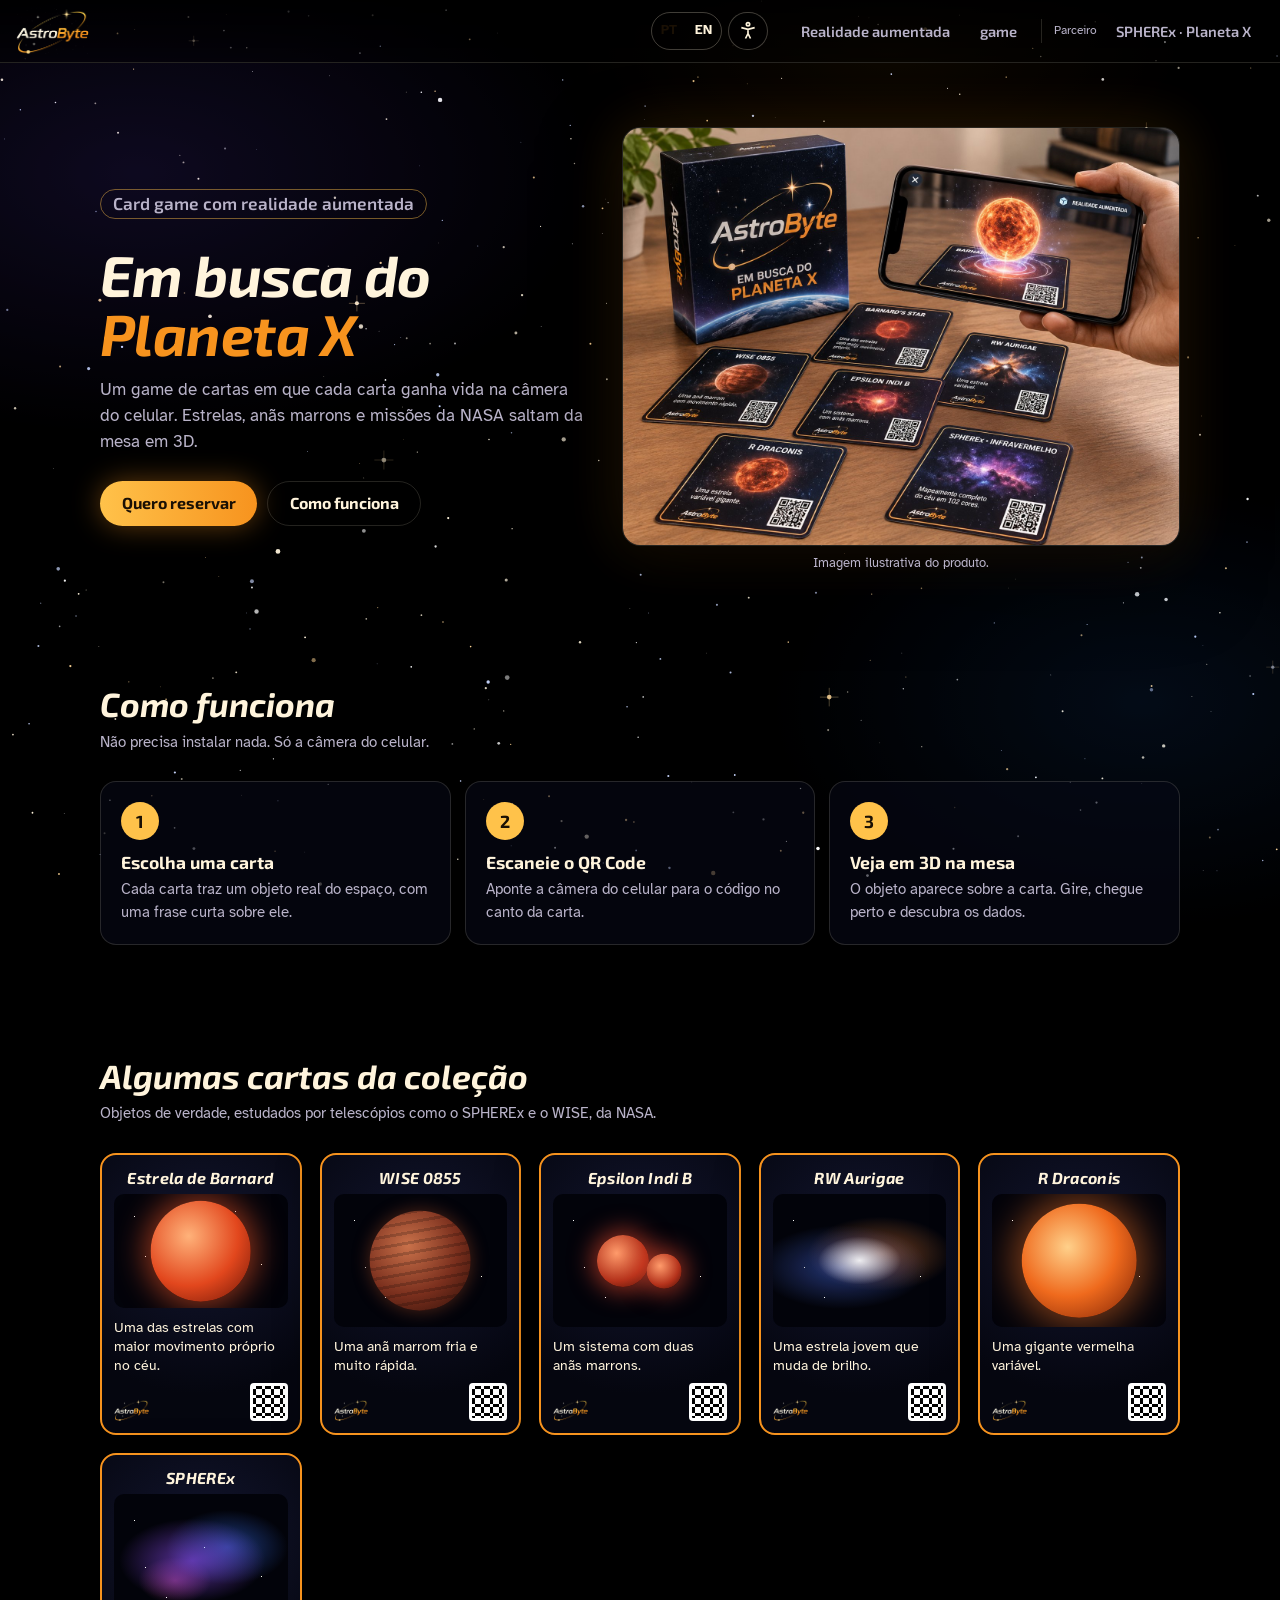
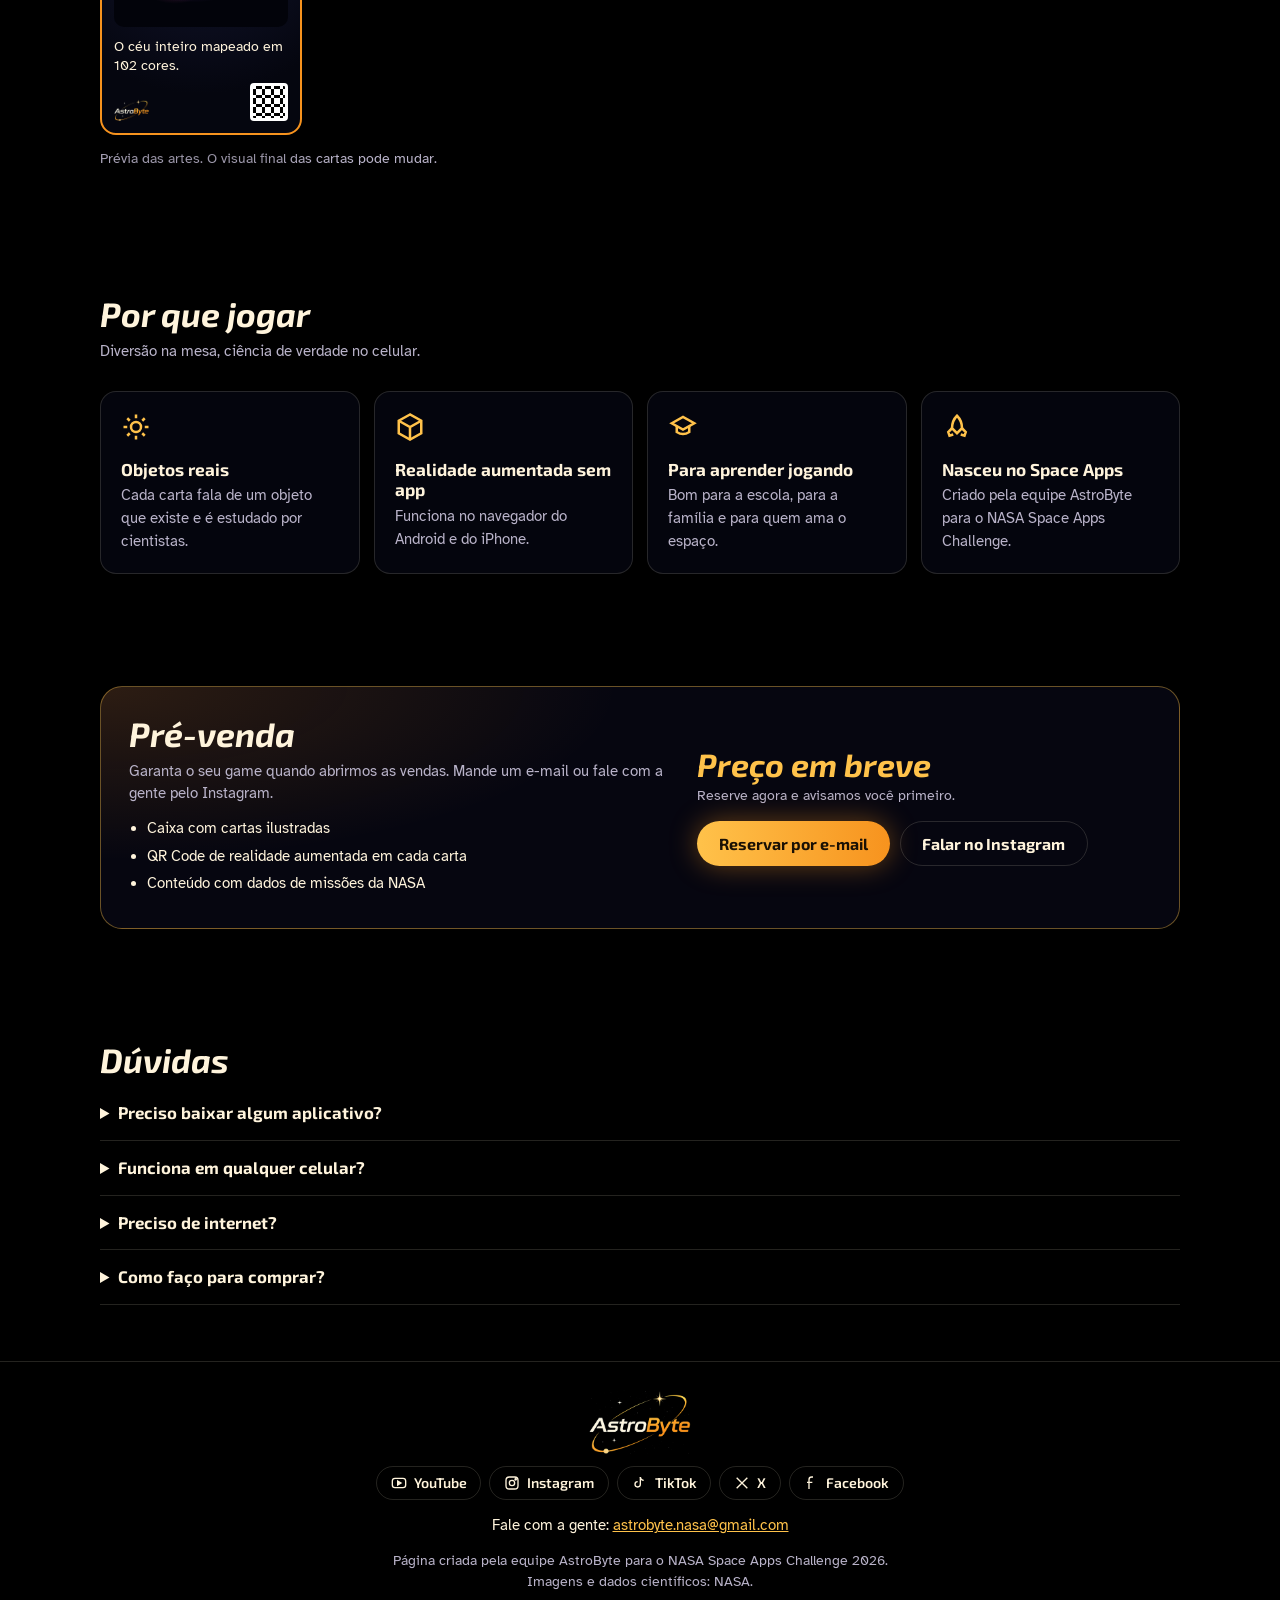
==== commit fdf9bc41: "fix: game name and bugfix on startup startup on game fixed" ====
--- a/cartas/index.html
+++ b/cartas/index.html
@@ -4,7 +4,7 @@
 <meta charset="utf-8">
 <meta name="viewport" content="width=device-width, initial-scale=1, viewport-fit=cover">
 <title data-i18n="c.titulo">Card game AstroByte: Em busca do Planeta X</title>
-<meta name="description" content="Jogo de cartas com realidade aumentada: estrelas, anãs marrons e missões da NASA saltam da mesa pela câmera do celular.">
+<meta name="description" content="game de cartas com realidade aumentada: estrelas, anãs marrons e missões da NASA saltam da mesa pela câmera do celular.">
 <meta name="theme-color" content="#000000">
 <link rel="icon" href="../comum/logo-topo.png">
 <link rel="preconnect" href="https://fonts.googleapis.com">
@@ -113,7 +113,7 @@
   </button>
   <nav class="menu" id="menu" aria-label="Menu principal" data-i18n-attr="aria-label:menu.aria">
     <a href="../ar/" data-i18n="menu.ra">Realidade aumentada</a>
-    <a href="../jogo/" data-i18n="menu.jogo">Jogo</a>
+    <a href="../game/" data-i18n="menu.game">game</a>
     <span class="sep" aria-hidden="true"></span>
     <div class="partner">
       <small data-i18n="menu.parceiro">Parceiro</small>
@@ -128,14 +128,14 @@
       <div>
         <p class="tag" data-i18n-html="c.0">Card game com realidade aumentada</p>
         <h1 id="titulo" data-i18n-html="c.1">Em busca do <span>Planeta X</span></h1>
-        <p data-i18n-html="c.2">Um jogo de cartas em que cada carta ganha vida na câmera do celular. Estrelas, anãs marrons e missões da NASA saltam da mesa em 3D.</p>
+        <p data-i18n-html="c.2">Um game de cartas em que cada carta ganha vida na câmera do celular. Estrelas, anãs marrons e missões da NASA saltam da mesa em 3D.</p>
         <div class="ctas">
           <a class="btn primary" href="mailto:astrobyte.nasa@gmail.com?subject=Quero%20reservar%20o%20card%20game%20AstroByte" data-i18n-html="c.3">Quero reservar</a>
           <a class="btn" href="#como" data-i18n-html="c.4">Como funciona</a>
         </div>
       </div>
       <figure class="shot">
-        <img src="produto.jpg" data-i18n-attr="alt:c.alt" alt="Caixa do jogo AstroByte: Em busca do Planeta X, com cartas espalhadas na mesa e um celular mostrando uma estrela em realidade aumentada sobre uma carta." width="1448" height="1086">
+        <img src="produto.jpg" data-i18n-attr="alt:c.alt" alt="Caixa do game AstroByte: Em busca do Planeta X, com cartas espalhadas na mesa e um celular mostrando uma estrela em realidade aumentada sobre uma carta." width="1448" height="1086">
         <figcaption data-i18n-html="c.5">Imagem ilustrativa do produto.</figcaption>
       </figure>
     </section>
@@ -179,7 +179,7 @@
       <div class="buy">
         <div>
           <h2 id="buy-t" data-i18n-html="c.33">Pré-venda</h2>
-          <p class="sub" style="margin:0" data-i18n-html="c.34">Garanta o seu jogo quando abrirmos as vendas. Mande um e-mail ou fale com a gente pelo Instagram.</p>
+          <p class="sub" style="margin:0" data-i18n-html="c.34">Garanta o seu game quando abrirmos as vendas. Mande um e-mail ou fale com a gente pelo Instagram.</p>
           <ul>
             <li data-i18n-html="c.35">Caixa com cartas ilustradas</li>
             <li data-i18n-html="c.36">QR Code de realidade aumentada em cada carta</li>
@@ -221,6 +221,6 @@
 </footer>
 
 <script src="../comum/site.js"></script>
-<script>AB.registrar({"pt": {"c.0": "Card game com realidade aumentada", "c.1": "Em busca do <span>Planeta X</span>", "c.2": "Um jogo de cartas em que cada carta ganha vida na câmera do celular. Estrelas, anãs marrons e missões da NASA saltam da mesa em 3D.", "c.3": "Quero reservar", "c.4": "Como funciona", "c.5": "Imagem ilustrativa do produto.", "c.6": "Não precisa instalar nada. Só a câmera do celular.", "c.7": "Escolha uma carta", "c.8": "Cada carta traz um objeto real do espaço, com uma frase curta sobre ele.", "c.9": "Escaneie o QR Code", "c.10": "Aponte a câmera do celular para o código no canto da carta.", "c.11": "Veja em 3D na mesa", "c.12": "O objeto aparece sobre a carta. Gire, chegue perto e descubra os dados.", "c.13": "Algumas cartas da coleção", "c.14": "Objetos de verdade, estudados por telescópios como o SPHEREx e o WISE, da NASA.", "c.15": "Estrela de Barnard", "c.16": "Uma das estrelas com maior movimento próprio no céu.", "c.17": "Uma anã marrom fria e muito rápida.", "c.18": "Um sistema com duas anãs marrons.", "c.19": "Uma estrela jovem que muda de brilho.", "c.20": "Uma gigante vermelha variável.", "c.21": "O céu inteiro mapeado em 102 cores.", "c.22": "Prévia das artes. O visual final das cartas pode mudar.", "c.23": "Por que jogar", "c.24": "Diversão na mesa, ciência de verdade no celular.", "c.25": "Objetos reais", "c.26": "Cada carta fala de um objeto que existe e é estudado por cientistas.", "c.27": "Realidade aumentada sem app", "c.28": "Funciona no navegador do Android e do iPhone.", "c.29": "Para aprender jogando", "c.30": "Bom para a escola, para a família e para quem ama o espaço.", "c.31": "Nasceu no Space Apps", "c.32": "Criado pela equipe AstroByte para o NASA Space Apps Challenge.", "c.33": "Pré-venda", "c.34": "Garanta o seu jogo quando abrirmos as vendas. Mande um e-mail ou fale com a gente pelo Instagram.", "c.35": "Caixa com cartas ilustradas", "c.36": "QR Code de realidade aumentada em cada carta", "c.37": "Conteúdo com dados de missões da NASA", "c.38": "Preço em breve<small>Reserve agora e avisamos você primeiro.</small>", "c.39": "Reservar por e-mail", "c.40": "Falar no Instagram", "c.41": "Dúvidas", "c.42": "Preciso baixar algum aplicativo?", "c.43": "Não. O QR Code abre uma página no navegador, e a realidade aumentada funciona direto por ela.", "c.44": "Funciona em qualquer celular?", "c.45": "Funciona na maioria dos celulares recentes: no Android pelo Chrome e no iPhone pelo Safari.", "c.46": "Preciso de internet?", "c.47": "Sim, para abrir a página de realidade aumentada de cada carta.", "c.48": "Como faço para comprar?", "c.49": "Por enquanto estamos em pré-venda. Mande um e-mail para astrobyte.nasa@gmail.com ou uma mensagem no Instagram.", "c.alt": "Caixa do jogo AstroByte: Em busca do Planeta X, com cartas espalhadas na mesa e um celular mostrando uma estrela em realidade aumentada sobre uma carta.", "c.titulo": "Card game AstroByte: Em busca do Planeta X"}, "en": {"c.0": "Card game with augmented reality", "c.1": "In search of <span>Planet X</span>", "c.2": "A card game where every card comes to life in your phone camera. Stars, brown dwarfs and NASA missions jump off the table in 3D.", "c.3": "Reserve mine", "c.4": "How it works", "c.5": "Illustrative product image.", "c.6": "Nothing to install. Just your phone camera.", "c.7": "Pick a card", "c.8": "Each card shows a real object in space, with a short sentence about it.", "c.9": "Scan the QR code", "c.10": "Point your phone camera at the code in the corner of the card.", "c.11": "See it in 3D on the table", "c.12": "The object appears on top of the card. Turn it, get close and discover the facts.", "c.13": "Some cards from the collection", "c.14": "Real objects, studied by NASA telescopes like SPHEREx and WISE.", "c.15": "Barnard's Star", "c.16": "One of the stars with the largest proper motion in the sky.", "c.17": "A cold, very fast brown dwarf.", "c.18": "A system with two brown dwarfs.", "c.19": "A young star that changes brightness.", "c.20": "A variable red giant.", "c.21": "The whole sky mapped in 102 colors.", "c.22": "Art preview. The final look of the cards may change.", "c.23": "Why play", "c.24": "Fun on the table, real science on your phone.", "c.25": "Real objects", "c.26": "Each card is about an object that exists and is studied by scientists.", "c.27": "Augmented reality, no app", "c.28": "Works in the browser on Android and iPhone.", "c.29": "Learn by playing", "c.30": "Great for school, for families and for anyone who loves space.", "c.31": "Born at Space Apps", "c.32": "Created by the AstroByte team for the NASA Space Apps Challenge.", "c.33": "Pre-sale", "c.34": "Secure your game when sales open. Send us an email or message us on Instagram.", "c.35": "Box with illustrated cards", "c.36": "Augmented reality QR code on every card", "c.37": "Content with data from NASA missions", "c.38": "Price coming soon<small>Reserve now and we will tell you first.</small>", "c.39": "Reserve by email", "c.40": "Message us on Instagram", "c.41": "Questions", "c.42": "Do I need to download an app?", "c.43": "No. The QR code opens a page in the browser, and the augmented reality works right there.", "c.44": "Does it work on any phone?", "c.45": "It works on most recent phones: on Android with Chrome and on iPhone with Safari.", "c.46": "Do I need internet?", "c.47": "Yes, to open the augmented reality page for each card.", "c.48": "How do I buy it?", "c.49": "For now we are in pre-sale. Email astrobyte.nasa@gmail.com or send us a message on Instagram.", "c.alt": "AstroByte: In search of Planet X game box, with cards spread on a table and a phone showing a star in augmented reality on top of a card.", "c.titulo": "AstroByte card game: In search of Planet X"}});</script>
+<script>AB.registrar({"pt": {"c.0": "Card game com realidade aumentada", "c.1": "Em busca do <span>Planeta X</span>", "c.2": "Um game de cartas em que cada carta ganha vida na câmera do celular. Estrelas, anãs marrons e missões da NASA saltam da mesa em 3D.", "c.3": "Quero reservar", "c.4": "Como funciona", "c.5": "Imagem ilustrativa do produto.", "c.6": "Não precisa instalar nada. Só a câmera do celular.", "c.7": "Escolha uma carta", "c.8": "Cada carta traz um objeto real do espaço, com uma frase curta sobre ele.", "c.9": "Escaneie o QR Code", "c.10": "Aponte a câmera do celular para o código no canto da carta.", "c.11": "Veja em 3D na mesa", "c.12": "O objeto aparece sobre a carta. Gire, chegue perto e descubra os dados.", "c.13": "Algumas cartas da coleção", "c.14": "Objetos de verdade, estudados por telescópios como o SPHEREx e o WISE, da NASA.", "c.15": "Estrela de Barnard", "c.16": "Uma das estrelas com maior movimento próprio no céu.", "c.17": "Uma anã marrom fria e muito rápida.", "c.18": "Um sistema com duas anãs marrons.", "c.19": "Uma estrela jovem que muda de brilho.", "c.20": "Uma gigante vermelha variável.", "c.21": "O céu inteiro mapeado em 102 cores.", "c.22": "Prévia das artes. O visual final das cartas pode mudar.", "c.23": "Por que jogar", "c.24": "Diversão na mesa, ciência de verdade no celular.", "c.25": "Objetos reais", "c.26": "Cada carta fala de um objeto que existe e é estudado por cientistas.", "c.27": "Realidade aumentada sem app", "c.28": "Funciona no navegador do Android e do iPhone.", "c.29": "Para aprender jogando", "c.30": "Bom para a escola, para a família e para quem ama o espaço.", "c.31": "Nasceu no Space Apps", "c.32": "Criado pela equipe AstroByte para o NASA Space Apps Challenge.", "c.33": "Pré-venda", "c.34": "Garanta o seu game quando abrirmos as vendas. Mande um e-mail ou fale com a gente pelo Instagram.", "c.35": "Caixa com cartas ilustradas", "c.36": "QR Code de realidade aumentada em cada carta", "c.37": "Conteúdo com dados de missões da NASA", "c.38": "Preço em breve<small>Reserve agora e avisamos você primeiro.</small>", "c.39": "Reservar por e-mail", "c.40": "Falar no Instagram", "c.41": "Dúvidas", "c.42": "Preciso baixar algum aplicativo?", "c.43": "Não. O QR Code abre uma página no navegador, e a realidade aumentada funciona direto por ela.", "c.44": "Funciona em qualquer celular?", "c.45": "Funciona na maioria dos celulares recentes: no Android pelo Chrome e no iPhone pelo Safari.", "c.46": "Preciso de internet?", "c.47": "Sim, para abrir a página de realidade aumentada de cada carta.", "c.48": "Como faço para comprar?", "c.49": "Por enquanto estamos em pré-venda. Mande um e-mail para astrobyte.nasa@gmail.com ou uma mensagem no Instagram.", "c.alt": "Caixa do game AstroByte: Em busca do Planeta X, com cartas espalhadas na mesa e um celular mostrando uma estrela em realidade aumentada sobre uma carta.", "c.titulo": "Card game AstroByte: Em busca do Planeta X"}, "en": {"c.0": "Card game with augmented reality", "c.1": "In search of <span>Planet X</span>", "c.2": "A card game where every card comes to life in your phone camera. Stars, brown dwarfs and NASA missions jump off the table in 3D.", "c.3": "Reserve mine", "c.4": "How it works", "c.5": "Illustrative product image.", "c.6": "Nothing to install. Just your phone camera.", "c.7": "Pick a card", "c.8": "Each card shows a real object in space, with a short sentence about it.", "c.9": "Scan the QR code", "c.10": "Point your phone camera at the code in the corner of the card.", "c.11": "See it in 3D on the table", "c.12": "The object appears on top of the card. Turn it, get close and discover the facts.", "c.13": "Some cards from the collection", "c.14": "Real objects, studied by NASA telescopes like SPHEREx and WISE.", "c.15": "Barnard's Star", "c.16": "One of the stars with the largest proper motion in the sky.", "c.17": "A cold, very fast brown dwarf.", "c.18": "A system with two brown dwarfs.", "c.19": "A young star that changes brightness.", "c.20": "A variable red giant.", "c.21": "The whole sky mapped in 102 colors.", "c.22": "Art preview. The final look of the cards may change.", "c.23": "Why play", "c.24": "Fun on the table, real science on your phone.", "c.25": "Real objects", "c.26": "Each card is about an object that exists and is studied by scientists.", "c.27": "Augmented reality, no app", "c.28": "Works in the browser on Android and iPhone.", "c.29": "Learn by playing", "c.30": "Great for school, for families and for anyone who loves space.", "c.31": "Born at Space Apps", "c.32": "Created by the AstroByte team for the NASA Space Apps Challenge.", "c.33": "Pre-sale", "c.34": "Secure your game when sales open. Send us an email or message us on Instagram.", "c.35": "Box with illustrated cards", "c.36": "Augmented reality QR code on every card", "c.37": "Content with data from NASA missions", "c.38": "Price coming soon<small>Reserve now and we will tell you first.</small>", "c.39": "Reserve by email", "c.40": "Message us on Instagram", "c.41": "Questions", "c.42": "Do I need to download an app?", "c.43": "No. The QR code opens a page in the browser, and the augmented reality works right there.", "c.44": "Does it work on any phone?", "c.45": "It works on most recent phones: on Android with Chrome and on iPhone with Safari.", "c.46": "Do I need internet?", "c.47": "Yes, to open the augmented reality page for each card.", "c.48": "How do I buy it?", "c.49": "For now we are in pre-sale. Email astrobyte.nasa@gmail.com or send us a message on Instagram.", "c.alt": "AstroByte: In search of Planet X game box, with cards spread on a table and a phone showing a star in augmented reality on top of a card.", "c.titulo": "AstroByte card game: In search of Planet X"}});</script>
 </body>
 </html>
